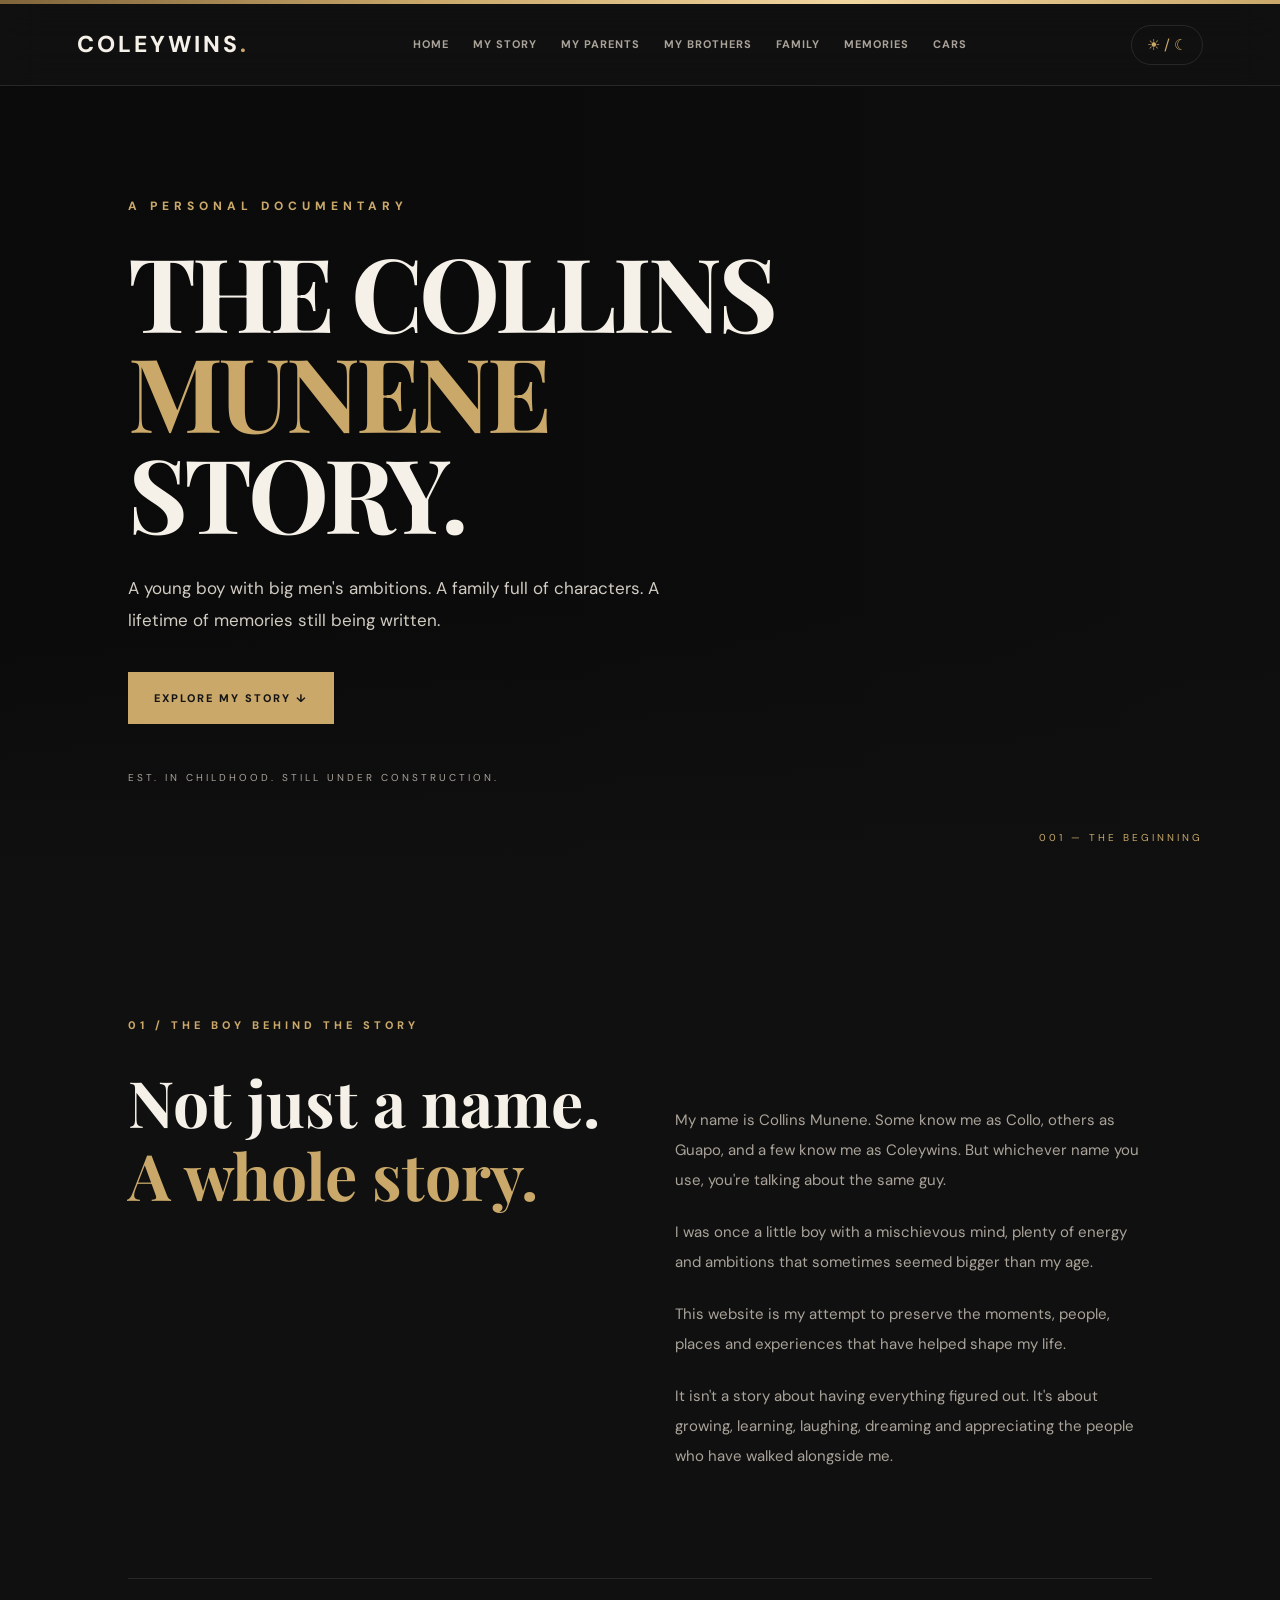
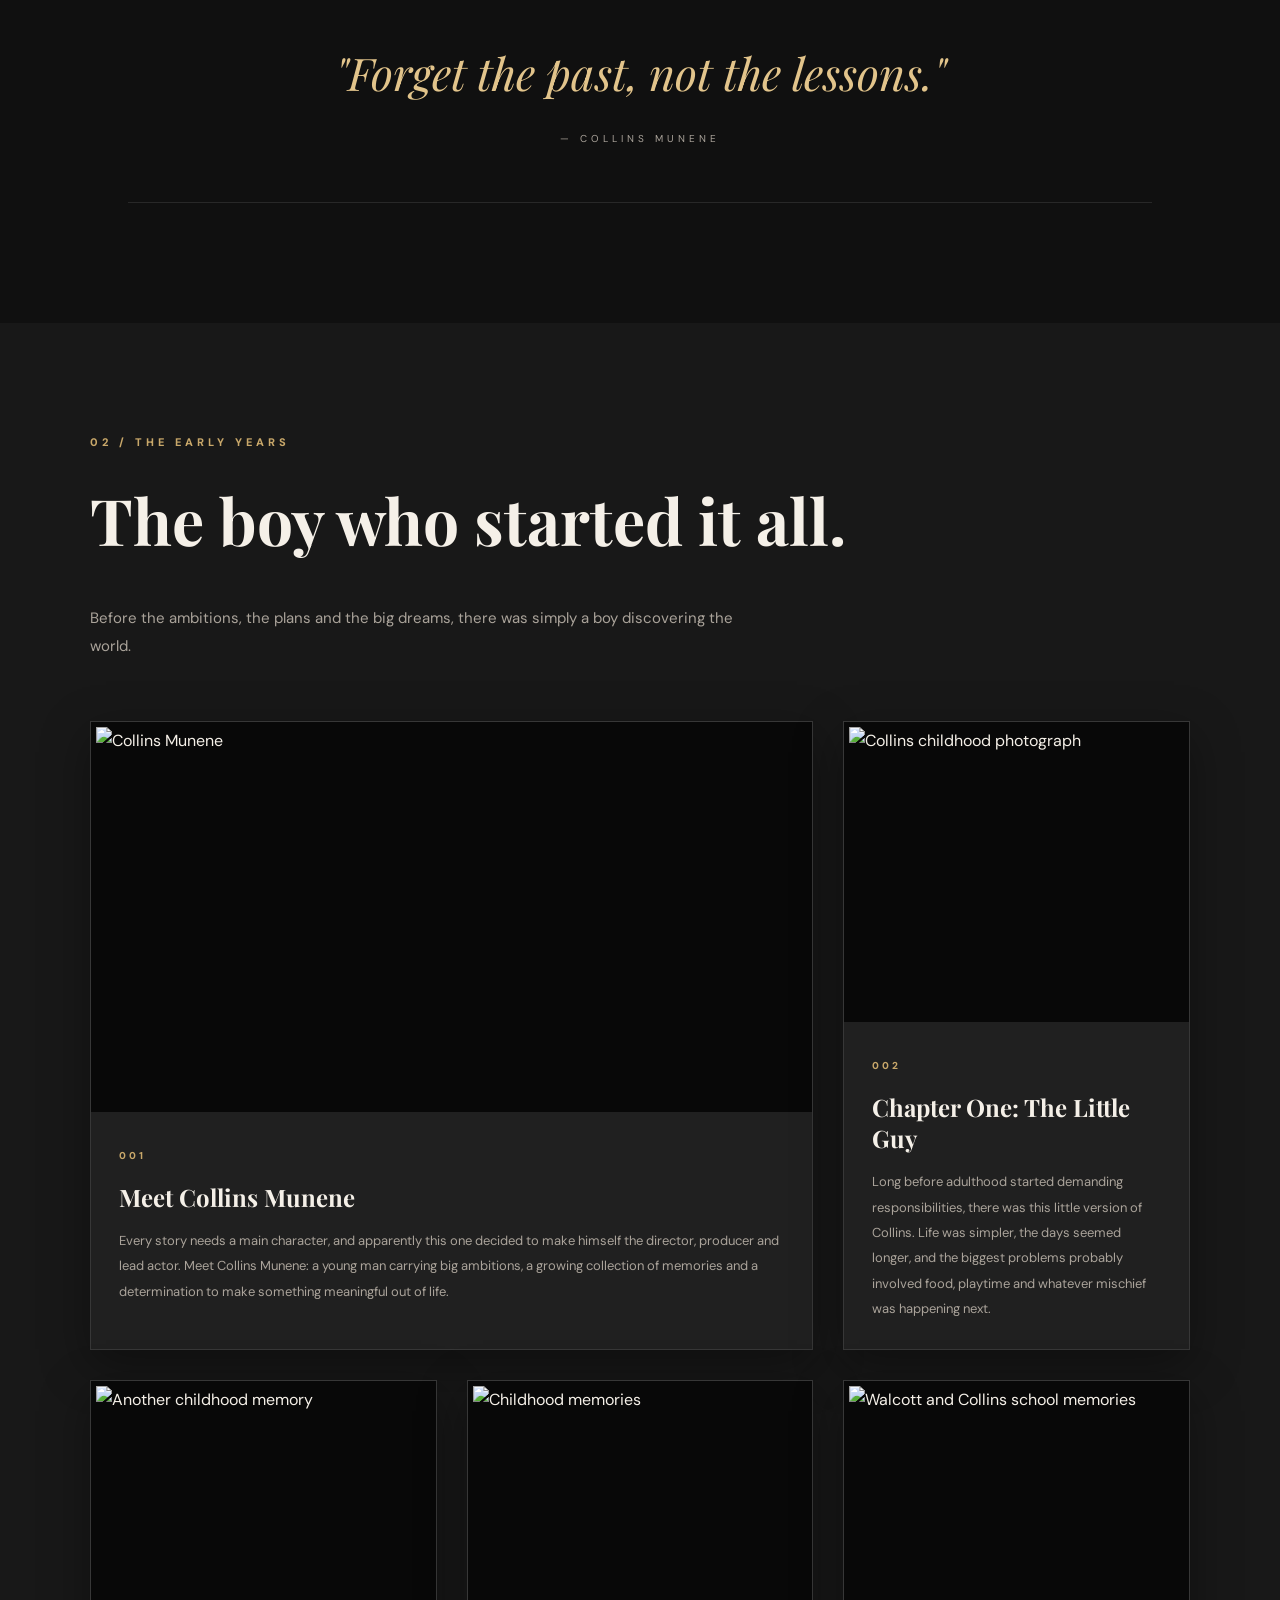
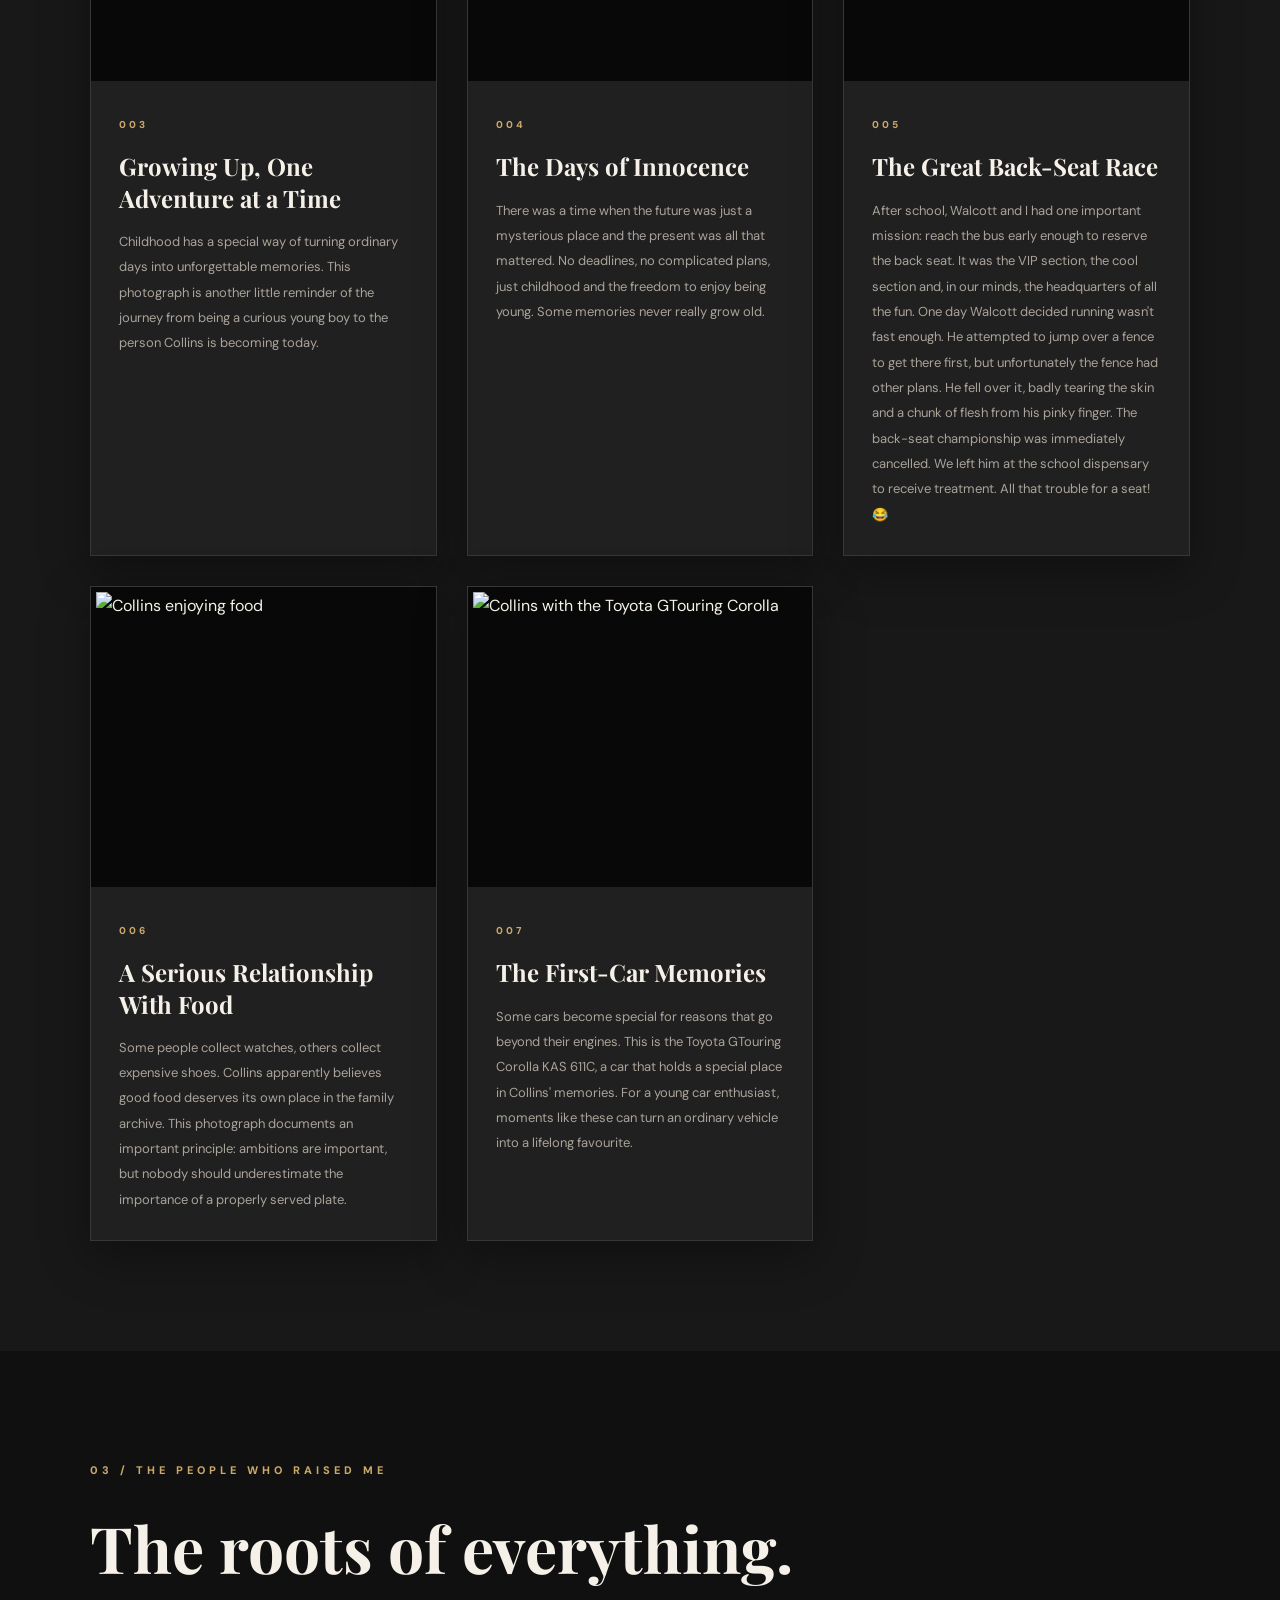
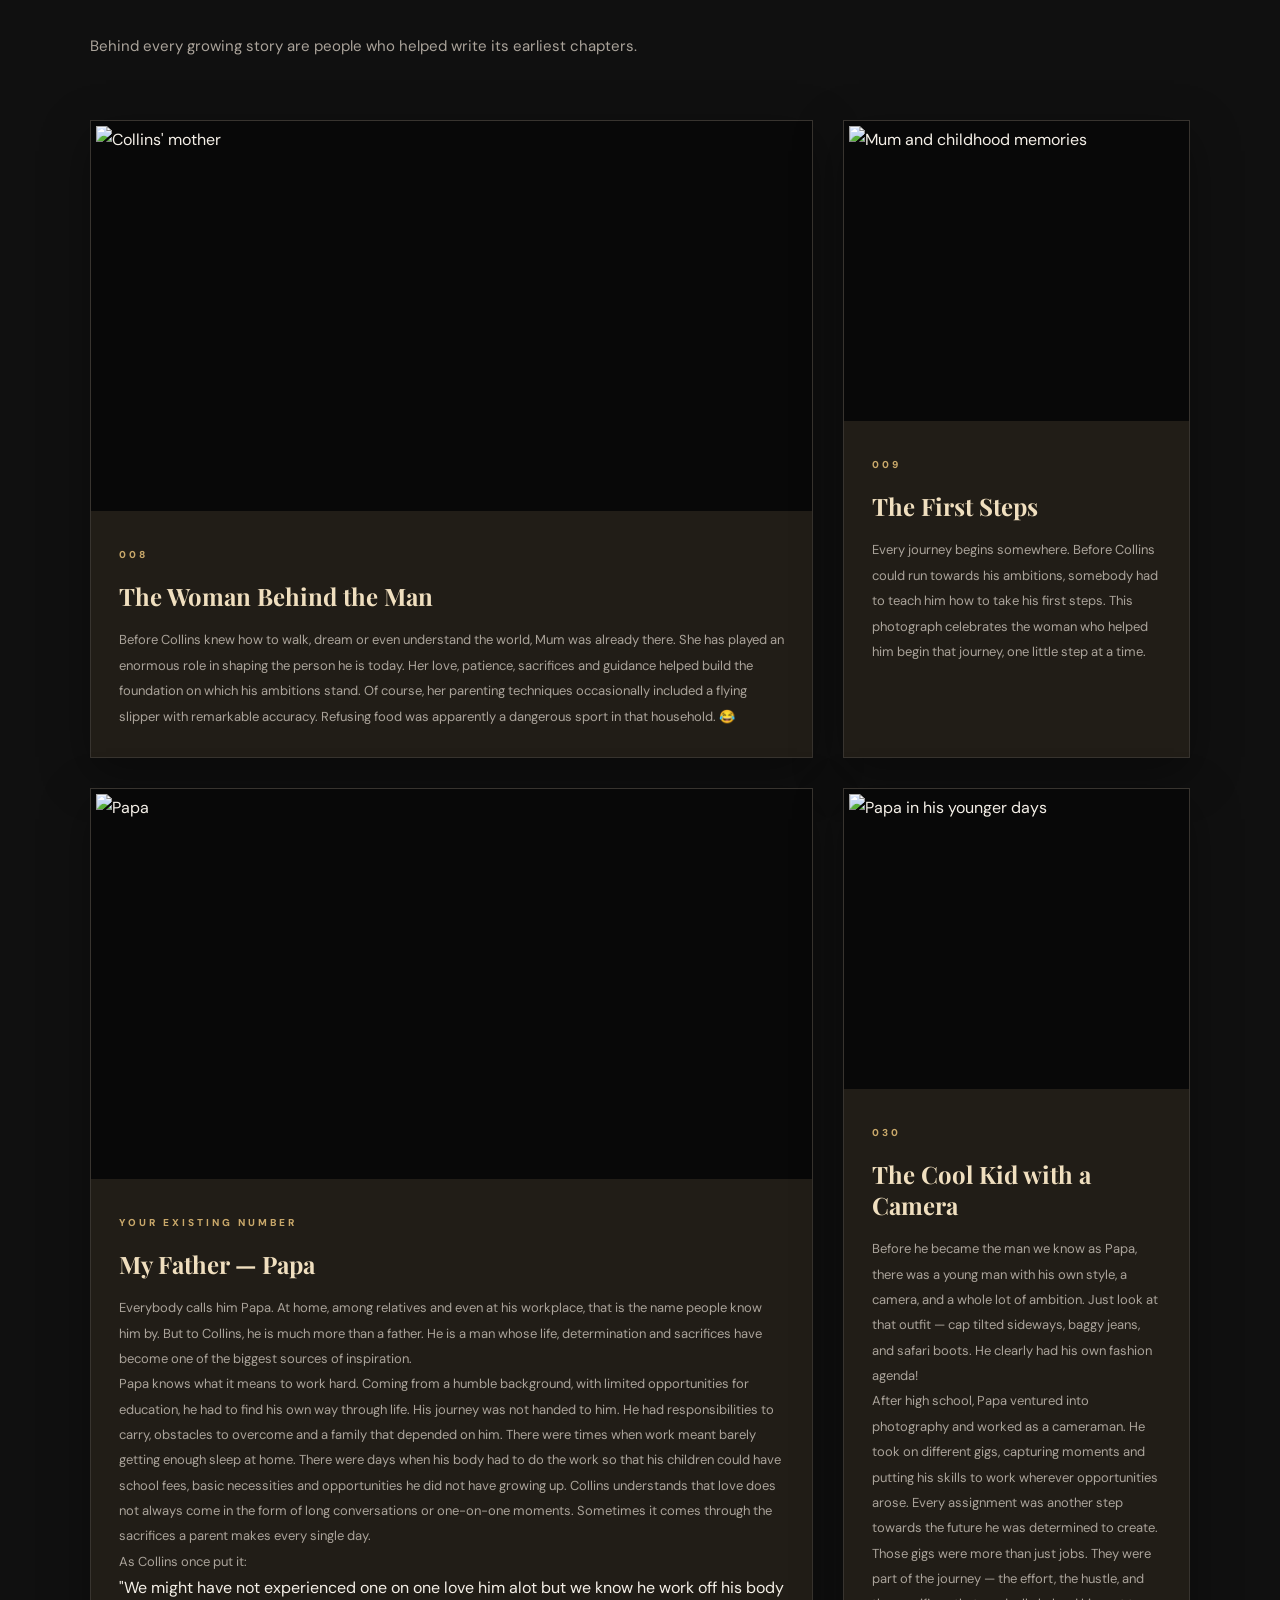
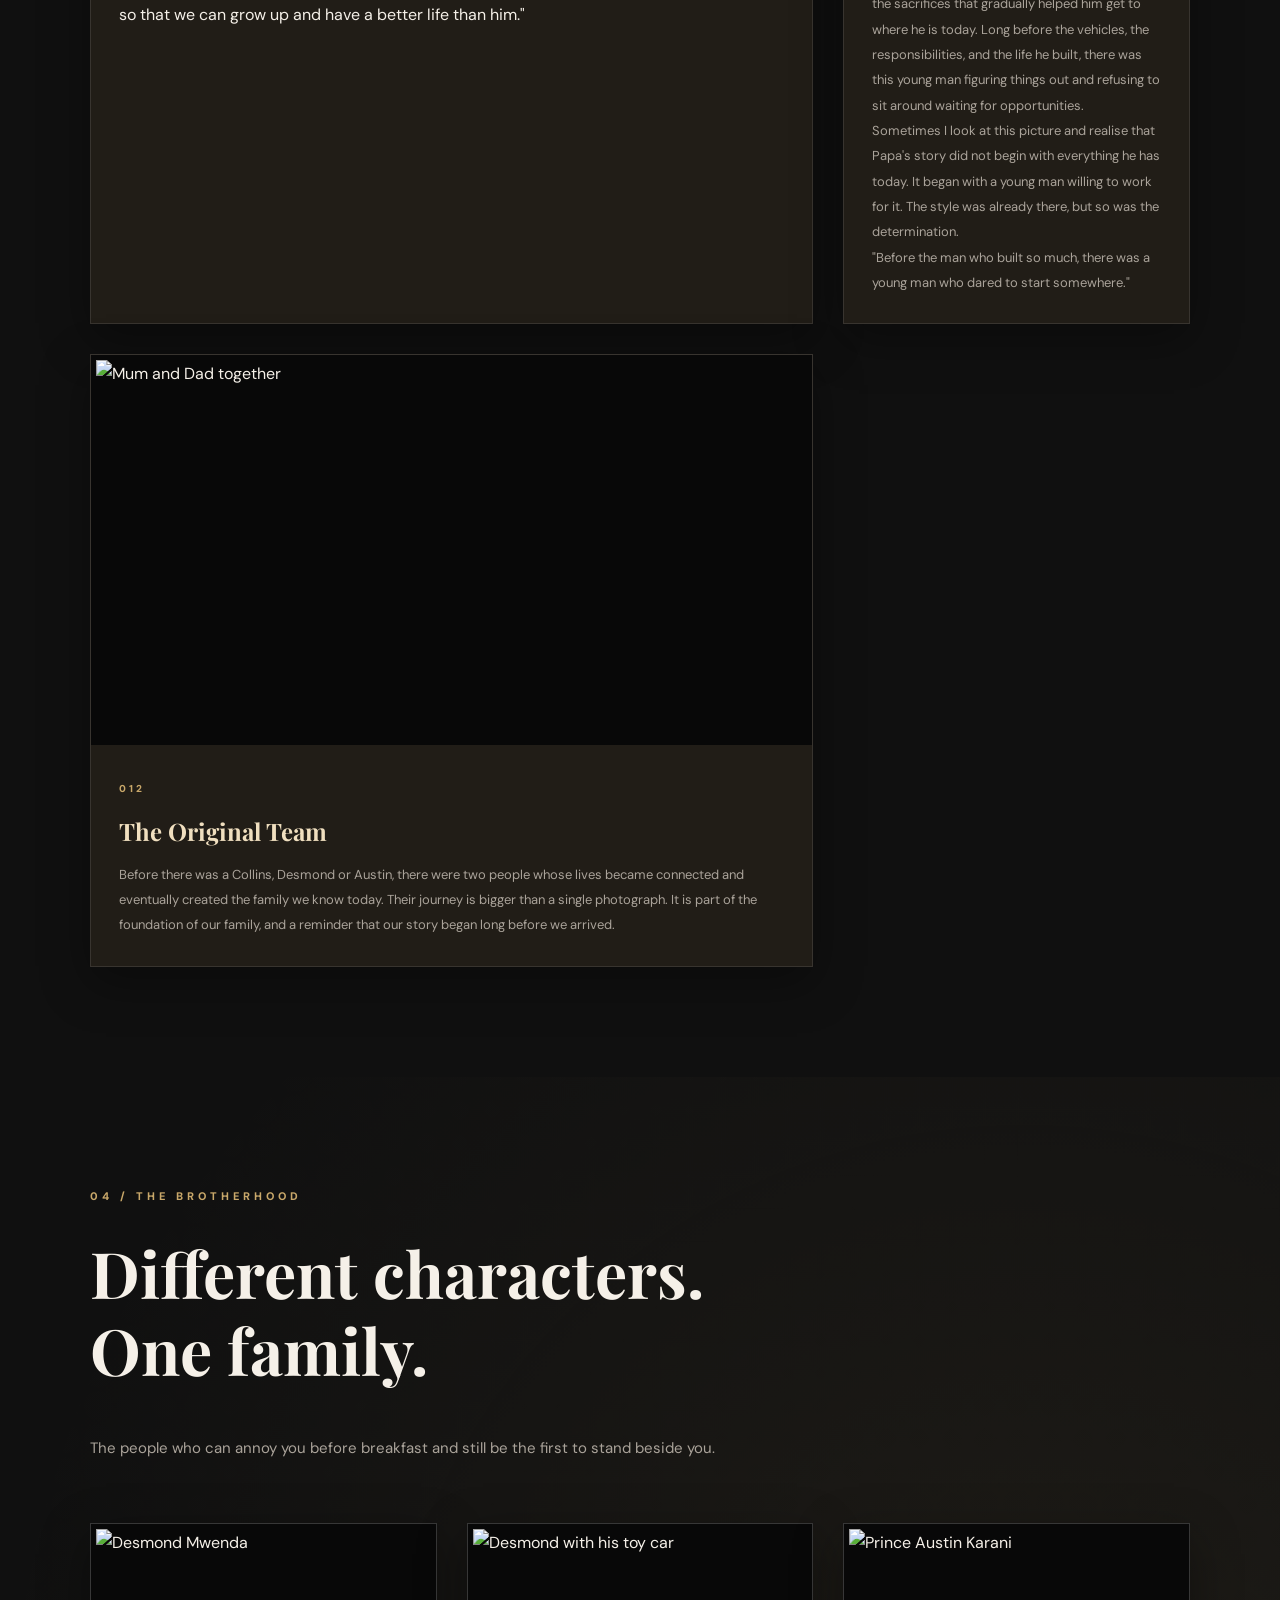
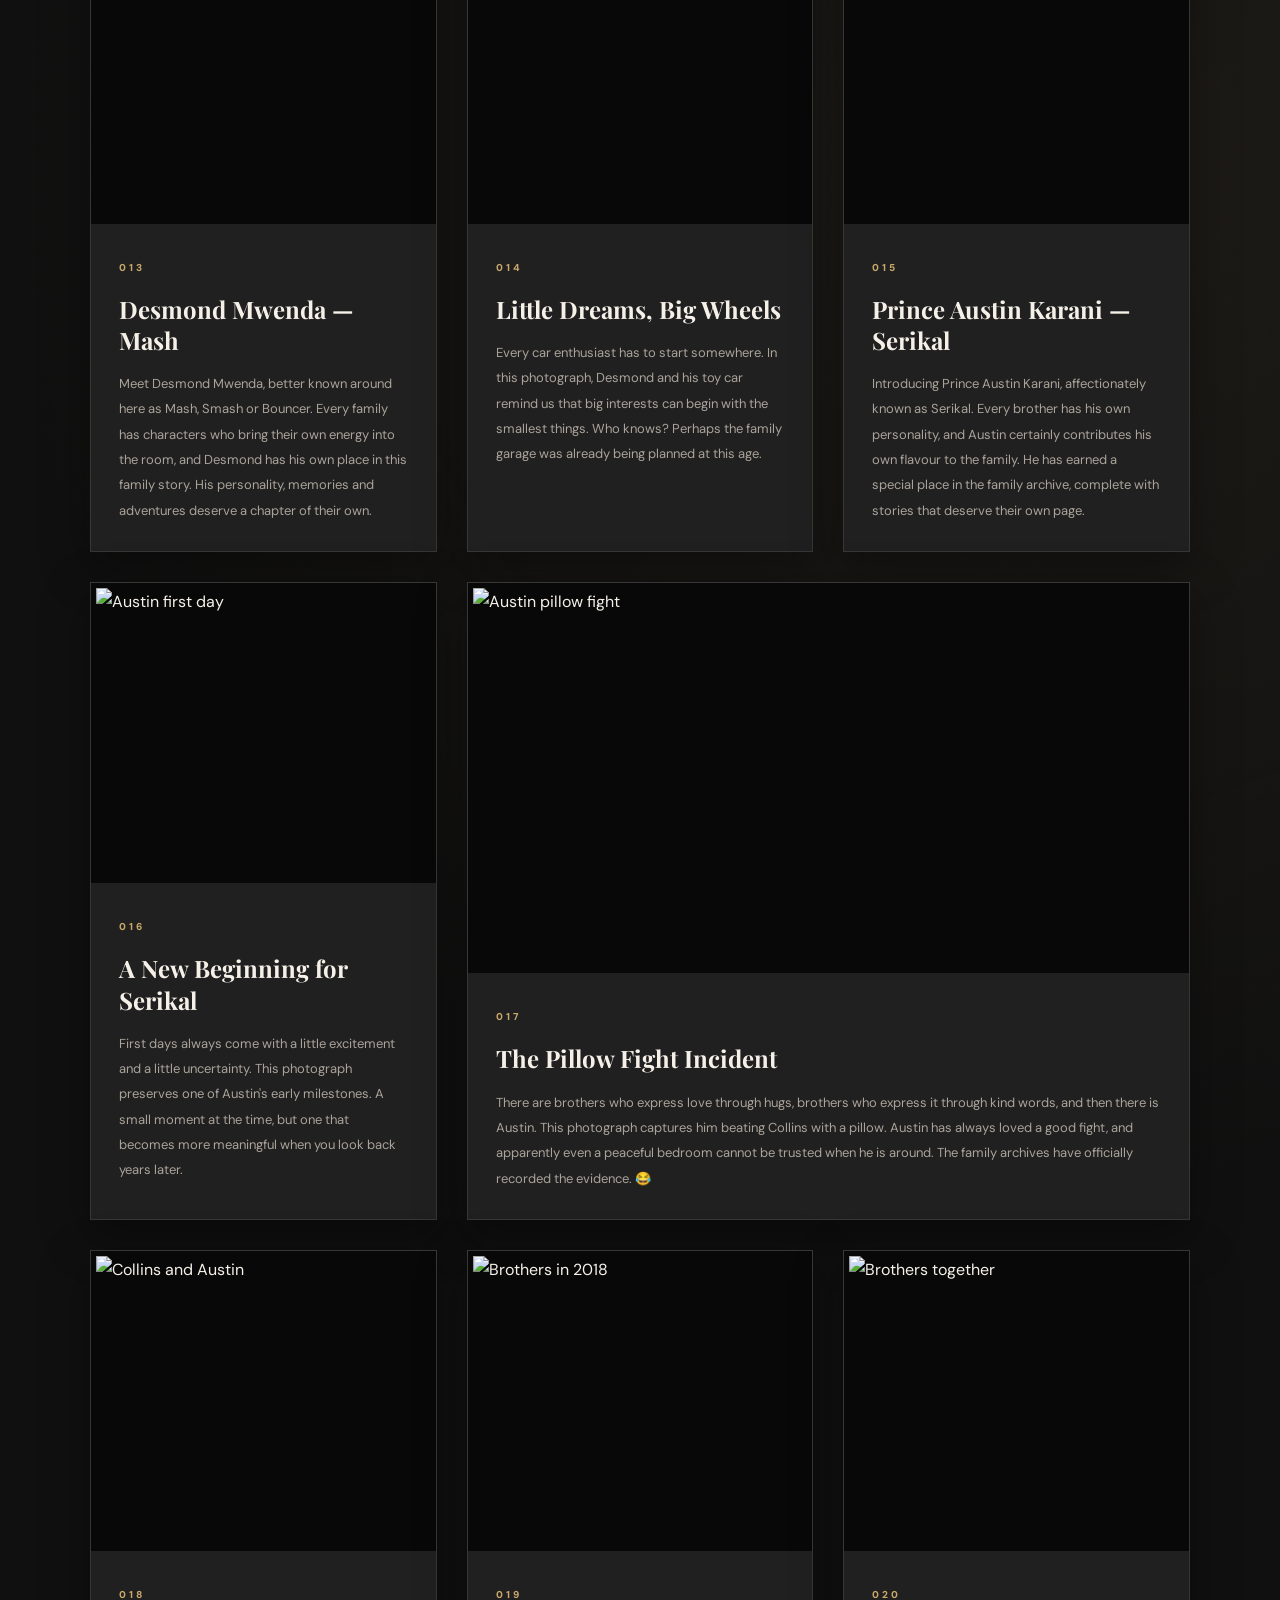
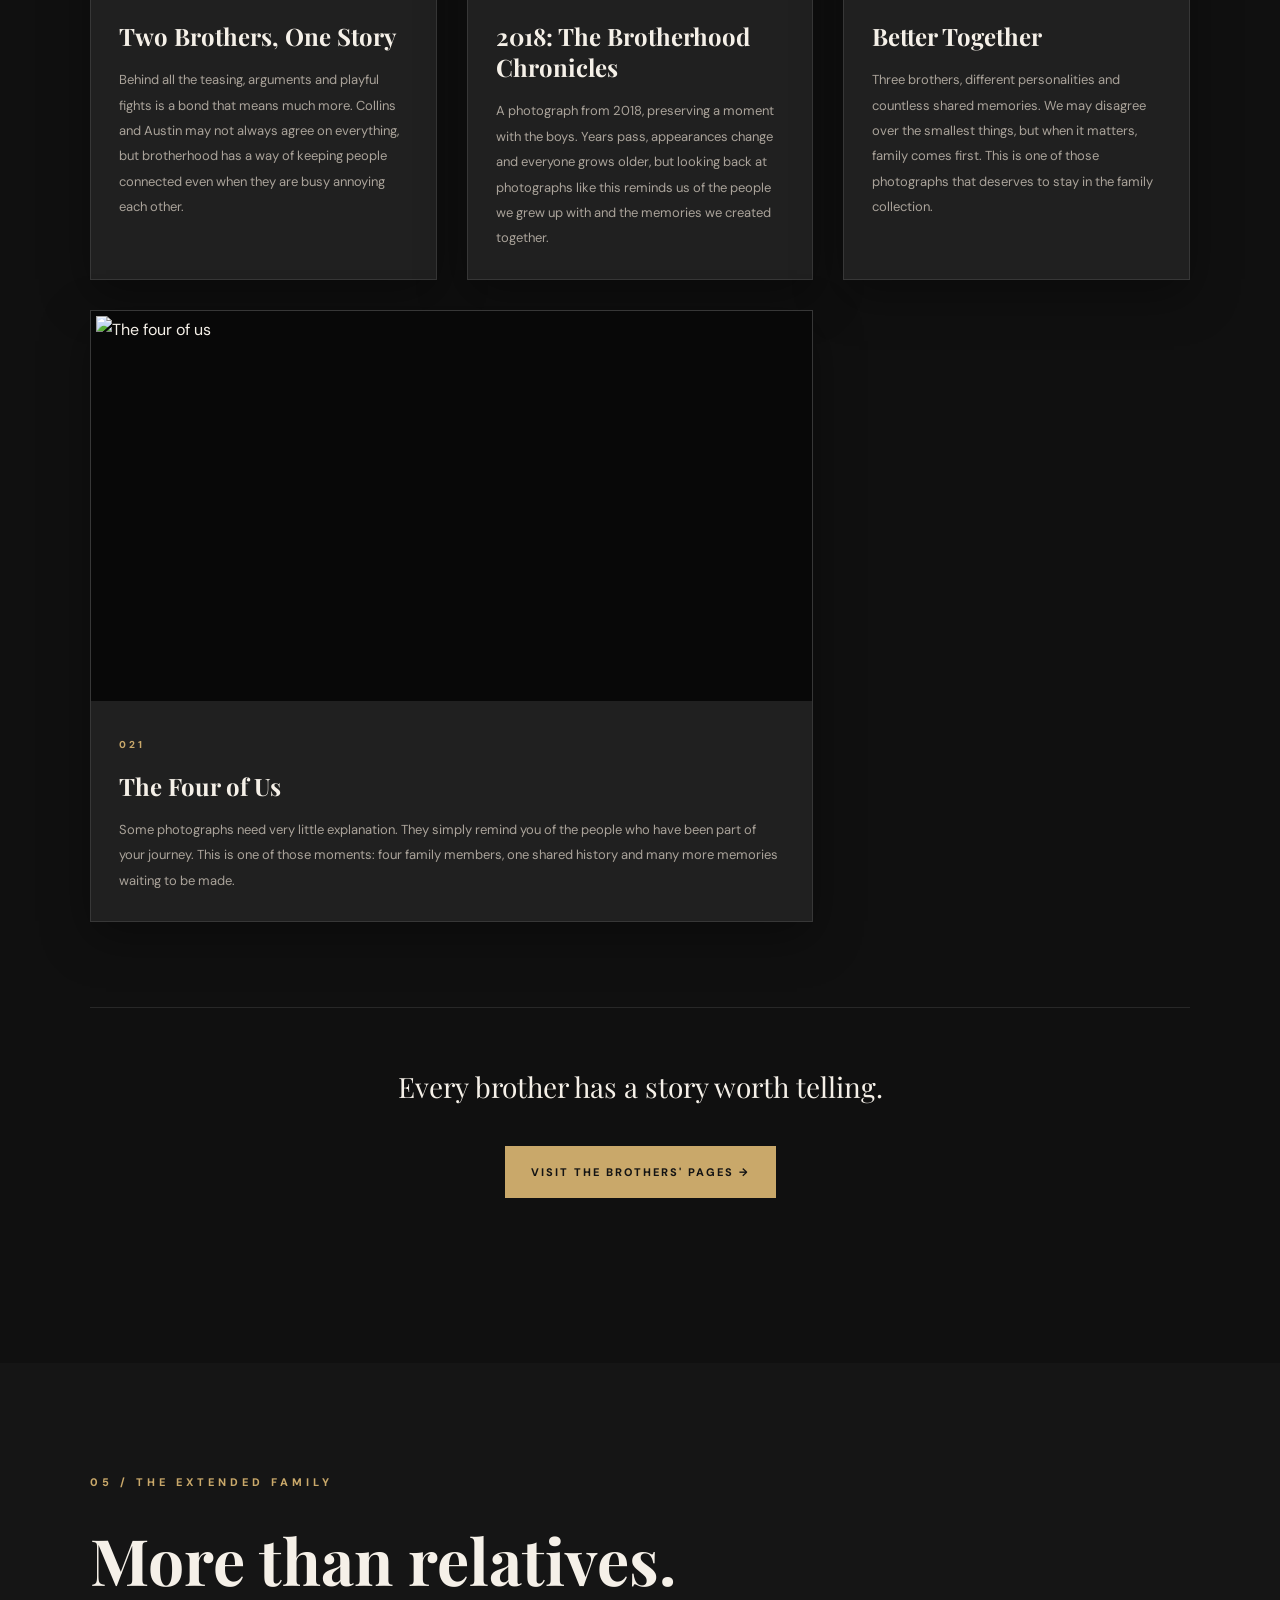
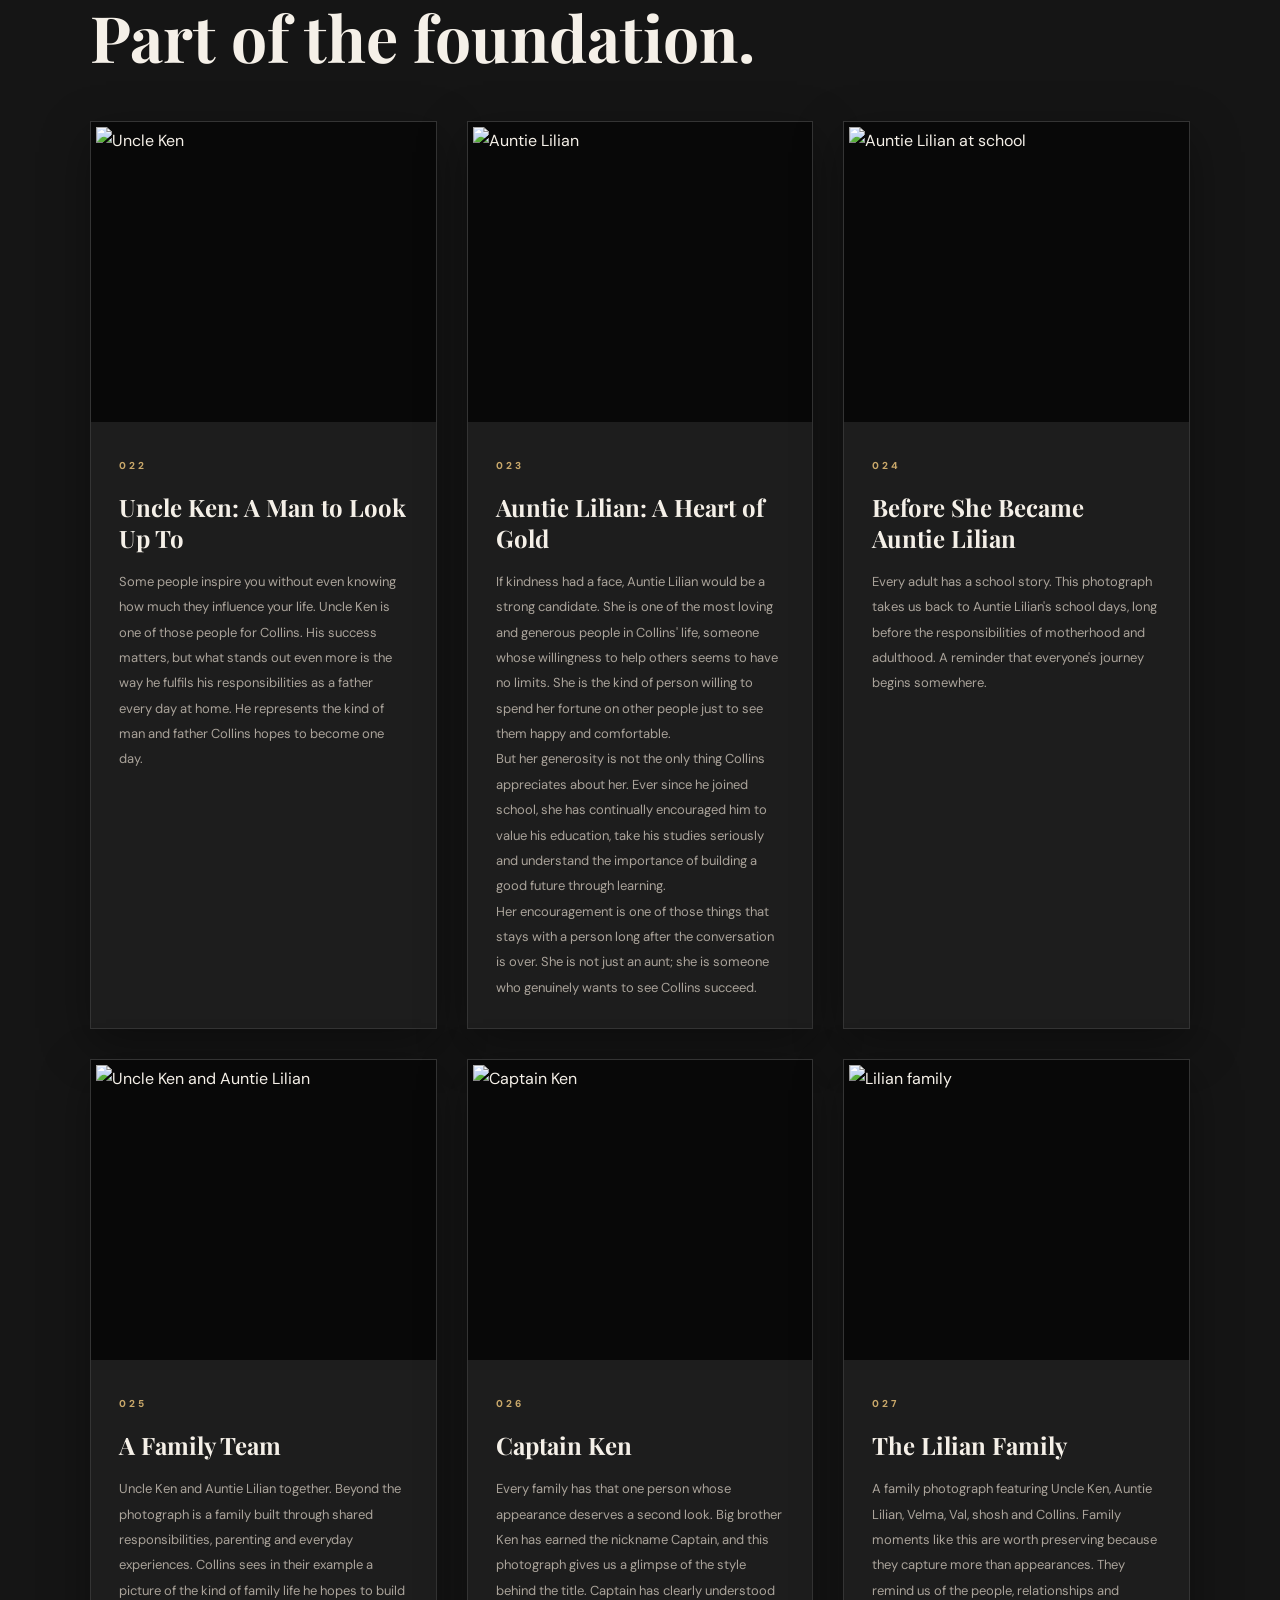
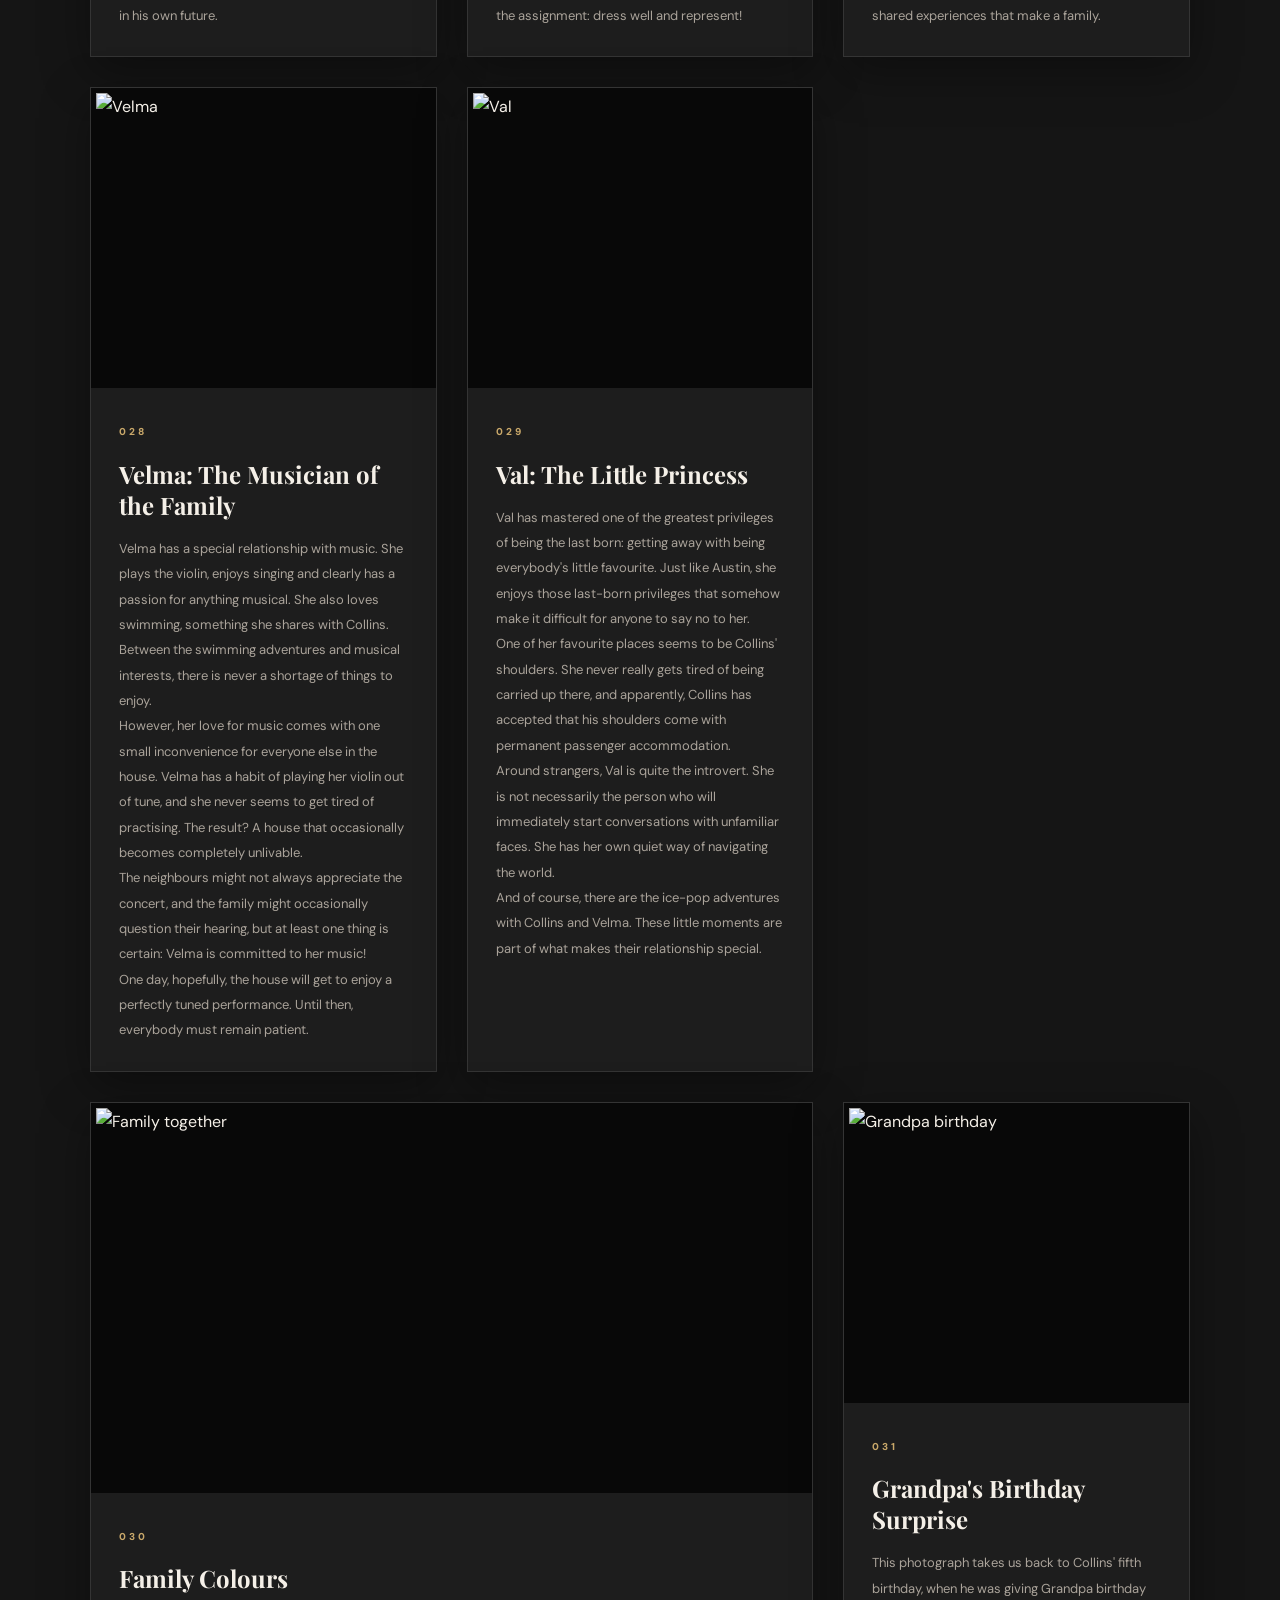
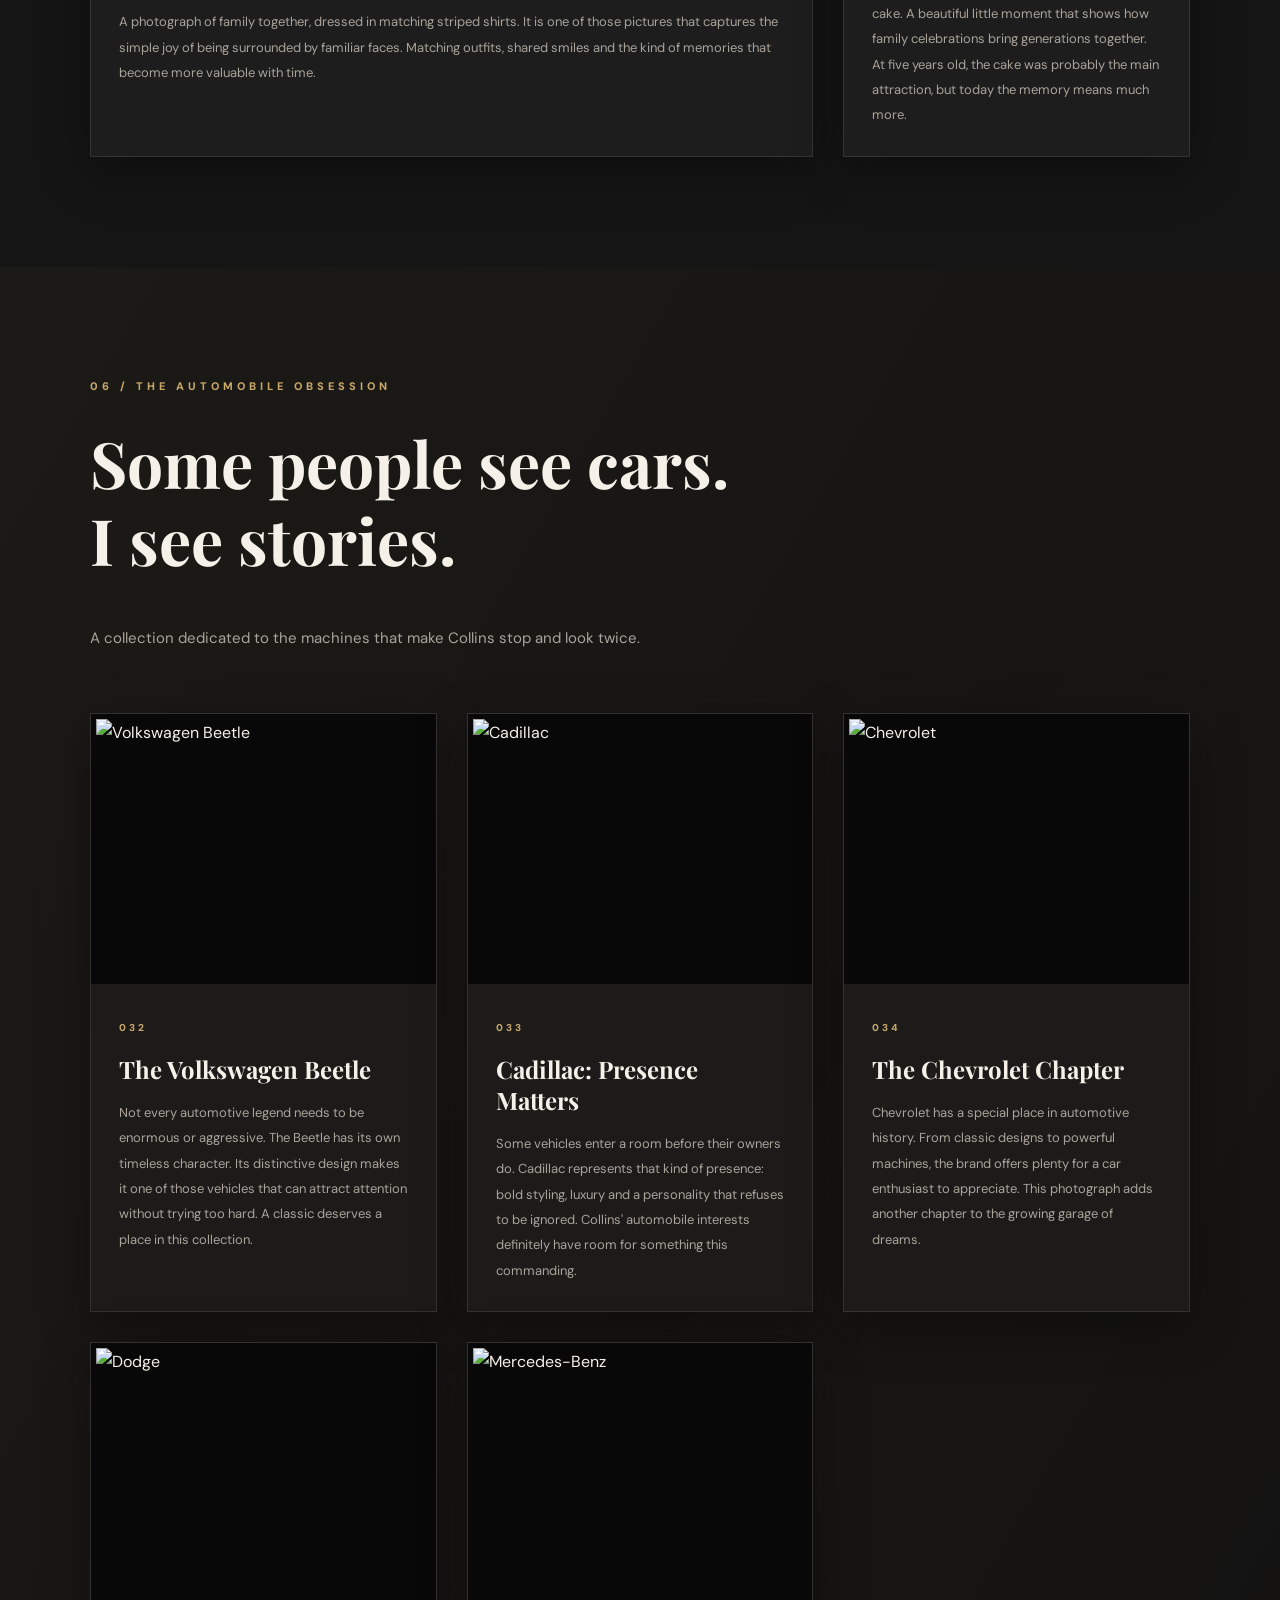
==== index.html @ 8de6217a "Add files via upload" ====
<!DOCTYPE html>
<html lang="en">

<head>
    <meta charset="UTF-8">
    <meta name="viewport" content="width=device-width, initial-scale=1.0">

    <title>The Collins Munene Story | A Life in Pictures</title>

    <meta name="description" content="The personal story, family memories, adventures and dreams of Collins Munene.">

    <link rel="stylesheet" href="style.css">

    <link rel="preconnect" href="https://fonts.googleapis.com">
    <link rel="preconnect" href="https://fonts.gstatic.com" crossorigin>

    <link
        href="https://fonts.googleapis.com/css2?family=DM+Sans:wght@400;500;600;700;800&family=Playfair+Display:wght@400;500;600;700&display=swap"
        rel="stylesheet">
</head>

<body>

    <!-- ======================================
     INTRODUCTION
====================================== -->

    <div class="top-line"></div>

    <header class="site-header">

        <a href="index.html" class="logo">
            COLEYWINS<span>.</span>
        </a>

        <nav class="navigation">
            <a href="#home">Home</a>
            <a href="#story">My Story</a>
            <a href="#parents">My Parents</a>
            <a href="#brothers">My Brothers</a>
            <a href="#family">Family</a>
            <a href="#memories">Memories</a>
            <a href="#cars">Cars</a>
        </nav>

        <button id="themeButton" class="theme-button">
            ☀ / ☾
        </button>

    </header>


    <!-- ======================================
     HERO SECTION
====================================== -->

    <section class="hero" id="home">

        <div class="hero-background"></div>

        <div class="hero-content">

            <p class="eyebrow">A PERSONAL DOCUMENTARY</p>

            <h1>
                THE COLLINS<br>
                <span>MUNENE</span><br>
                STORY.
            </h1>

            <p class="hero-description">
                A young boy with big men's ambitions.
                A family full of characters.
                A lifetime of memories still being written.
            </p>

            <a href="#story" class="main-button">
                EXPLORE MY STORY ↓
            </a>

            <p class="hero-small">
                EST. IN CHILDHOOD. STILL UNDER CONSTRUCTION.
            </p>

        </div>

        <div class="hero-number">
            001 — THE BEGINNING
        </div>

    </section>


    <!-- ======================================
     INTRODUCTION
====================================== -->

    <section class="intro-section" id="story">

        <div class="section-label">01 / THE BOY BEHIND THE STORY</div>

        <div class="intro-grid">

            <div>
                <h2>
                    Not just a name.<br>
                    <span>A whole story.</span>
                </h2>
            </div>

            <div class="intro-text">

                <p>
                    My name is Collins Munene. Some know me as Collo,
                    others as Guapo, and a few know me as Coleywins.
                    But whichever name you use, you're talking about
                    the same guy.
                </p>

                <p>
                    I was once a little boy with a mischievous mind,
                    plenty of energy and ambitions that sometimes
                    seemed bigger than my age.
                </p>

                <p>
                    This website is my attempt to preserve the moments,
                    people, places and experiences that have helped
                    shape my life.
                </p>

                <p>
                    It isn't a story about having everything figured out.
                    It's about growing, learning, laughing, dreaming
                    and appreciating the people who have walked
                    alongside me.
                </p>

            </div>

        </div>

        <div class="quote-banner">

            <p>
                "Forget the past, not the lessons."
            </p>

            <span>— COLLINS MUNENE</span>

        </div>

    </section>


    <!-- ======================================
     COLLINS' PHOTOGRAPHS
====================================== -->

    <section class="story-section">

        <div class="section-label">02 / THE EARLY YEARS</div>

        <h2 class="section-heading">
            The boy who started it all.
        </h2>

        <p class="section-description">
            Before the ambitions, the plans and the big dreams,
            there was simply a boy discovering the world.
        </p>


        <div class="story-grid">

            <article class="story-card featured">

                <img src="images/collins.jpg" alt="Collins Munene">

                <div class="card-content">

                    <span class="card-number">001</span>

                    <h3>Meet Collins Munene</h3>

                    <p>
                        Every story needs a main character, and apparently
                        this one decided to make himself the director,
                        producer and lead actor. Meet Collins Munene:
                        a young man carrying big ambitions, a growing
                        collection of memories and a determination to
                        make something meaningful out of life.
                    </p>

                </div>

            </article>


            <article class="story-card">

                <img src="images/childhood-1.jpg" alt="Collins childhood photograph">

                <div class="card-content">

                    <span class="card-number">002</span>

                    <h3>Chapter One: The Little Guy</h3>

                    <p>
                        Long before adulthood started demanding
                        responsibilities, there was this little version
                        of Collins. Life was simpler, the days seemed
                        longer, and the biggest problems probably involved
                        food, playtime and whatever mischief was happening
                        next.
                    </p>

                </div>

            </article>


            <article class="story-card">

                <img src="images/childhood-2.jpg" alt="Another childhood memory">

                <div class="card-content">

                    <span class="card-number">003</span>

                    <h3>Growing Up, One Adventure at a Time</h3>

                    <p>
                        Childhood has a special way of turning ordinary
                        days into unforgettable memories. This photograph
                        is another little reminder of the journey from
                        being a curious young boy to the person Collins
                        is becoming today.
                    </p>

                </div>

            </article>


            <article class="story-card">

                <img src="images/childhood-3.jpg" alt="Childhood memories">

                <div class="card-content">

                    <span class="card-number">004</span>

                    <h3>The Days of Innocence</h3>

                    <p>
                        There was a time when the future was just a
                        mysterious place and the present was all that
                        mattered. No deadlines, no complicated plans,
                        just childhood and the freedom to enjoy being
                        young. Some memories never really grow old.
                    </p>

                </div>

            </article>


            <article class="story-card">

                <img src="images/walcott-mischief.jpg" alt="Walcott and Collins school memories">

                <div class="card-content">

                    <span class="card-number">005</span>

                    <h3>The Great Back-Seat Race</h3>

                    <p>
                        After school, Walcott and I had one important
                        mission: reach the bus early enough to reserve
                        the back seat. It was the VIP section, the cool
                        section and, in our minds, the headquarters of
                        all the fun. One day Walcott decided running
                        wasn't fast enough. He attempted to jump over
                        a fence to get there first, but unfortunately
                        the fence had other plans. He fell over it,
                        badly tearing the skin and a chunk of flesh
                        from his pinky finger. The back-seat championship
                        was immediately cancelled. We left him at the
                        school dispensary to receive treatment. All that
                        trouble for a seat! 😂
                    </p>

                </div>

            </article>


            <article class="story-card">

                <img src="images/foodie.jpg" alt="Collins enjoying food">

                <div class="card-content">

                    <span class="card-number">006</span>

                    <h3>A Serious Relationship With Food</h3>

                    <p>
                        Some people collect watches, others collect
                        expensive shoes. Collins apparently believes
                        good food deserves its own place in the family
                        archive. This photograph documents an important
                        principle: ambitions are important, but nobody
                        should underestimate the importance of a
                        properly served plate.
                    </p>

                </div>

            </article>


            <article class="story-card">

                <img src="images/first-car.jpg" alt="Collins with the Toyota GTouring Corolla">

                <div class="card-content">

                    <span class="card-number">007</span>

                    <h3>The First-Car Memories</h3>

                    <p>
                        Some cars become special for reasons that go
                        beyond their engines. This is the Toyota GTouring
                        Corolla KAS 611C, a car that holds a special
                        place in Collins' memories. For a young car
                        enthusiast, moments like these can turn an
                        ordinary vehicle into a lifelong favourite.
                    </p>

                </div>

            </article>

        </div>

    </section>


    <!-- ======================================
     MOTHER AND FATHER
====================================== -->

    <section class="story-section parents-section" id="parents">

        <div class="section-label">03 / THE PEOPLE WHO RAISED ME</div>

        <h2 class="section-heading">
            The roots of everything.
        </h2>

        <p class="section-description">
            Behind every growing story are people who helped write
            its earliest chapters.
        </p>


        <div class="story-grid">

            <article class="story-card featured">

                <img src="images/mum.jpg" alt="Collins' mother">

                <div class="card-content">

                    <span class="card-number">008</span>

                    <h3>The Woman Behind the Man</h3>

                    <p>
                        Before Collins knew how to walk, dream or even
                        understand the world, Mum was already there.
                        She has played an enormous role in shaping
                        the person he is today. Her love, patience,
                        sacrifices and guidance helped build the
                        foundation on which his ambitions stand.
                        Of course, her parenting techniques occasionally
                        included a flying slipper with remarkable
                        accuracy. Refusing food was apparently a
                        dangerous sport in that household. 😂
                    </p>

                </div>

            </article>


            <article class="story-card">

                <img src="images/mum-first-steps.jpg" alt="Mum and childhood memories">

                <div class="card-content">

                    <span class="card-number">009</span>

                    <h3>The First Steps</h3>

                    <p>
                        Every journey begins somewhere. Before Collins
                        could run towards his ambitions, somebody had
                        to teach him how to take his first steps.
                        This photograph celebrates the woman who
                        helped him begin that journey, one little
                        step at a time.
                    </p>

                </div>

            </article>


            <article class="story-card featured">

                <img src="images/dad.jpg" alt="Papa">

                <div class="card-content">

                    <span class="card-number">YOUR EXISTING NUMBER</span>

                    <h3>My Father — Papa</h3>

                    <p>
                        Everybody calls him Papa. At home, among relatives
                        and even at his workplace, that is the name people
                        know him by. But to Collins, he is much more than
                        a father. He is a man whose life, determination
                        and sacrifices have become one of the biggest
                        sources of inspiration.
                    </p>

                    <p>
                        Papa knows what it means to work hard. Coming
                        from a humble background, with limited opportunities
                        for education, he had to find his own way through
                        life. His journey was not handed to him. He had
                        responsibilities to carry, obstacles to overcome
                        and a family that depended on him.
                        There were times when work meant barely getting
                        enough sleep at home. There were days when his
                        body had to do the work so that his children
                        could have school fees, basic necessities and
                        opportunities he did not have growing up.
                        Collins understands that love does not always
                        come in the form of long conversations or
                        one-on-one moments. Sometimes it comes through
                        the sacrifices a parent makes every single day.
                    </p>

                    <p>
                        As Collins once put it:
                    </p>

                    <blockquote>
                        "We might have not experienced one on one love
                        him alot but we know he work off his body so
                        that we can grow up and have a better life than him."
                    </blockquote>


                </div>

            </article>

            <article class="story-card">
                <div class="card-image">
                    <img src="images/dad-younger.jpg" alt="Papa in his younger days">
                </div>

                <div class="card-content">
                    <span class="card-number">030</span>
                    <h3>The Cool Kid with a Camera</h3>

                    <p>
                        Before he became the man we know as Papa, there was a young
                        man with his own style, a camera, and a whole lot of ambition.
                        Just look at that outfit — cap tilted sideways, baggy jeans,
                        and safari boots. He clearly had his own fashion agenda!
                    </p>

                    <p>
                        After high school, Papa ventured into photography and worked
                        as a cameraman. He took on different gigs, capturing moments
                        and putting his skills to work wherever opportunities arose.
                        Every assignment was another step towards the future he was
                        determined to create.
                    </p>

                    <p>
                        Those gigs were more than just jobs. They were part of the
                        journey — the effort, the hustle, and the sacrifices that
                        gradually helped him get to where he is today. Long before
                        the vehicles, the responsibilities, and the life he built,
                        there was this young man figuring things out and refusing
                        to sit around waiting for opportunities.
                    </p>

                    <p>
                        Sometimes I look at this picture and realise that Papa's
                        story did not begin with everything he has today. It began
                        with a young man willing to work for it. The style was
                        already there, but so was the determination.
                    </p>

                    <p class="story-quote">
                        "Before the man who built so much, there was a young man
                        who dared to start somewhere."
                    </p>
                </div>
            </article>


            <article class="story-card featured">

                <img src="images/parents-together.jpg" alt="Mum and Dad together">

                <div class="card-content">

                    <span class="card-number">012</span>

                    <h3>The Original Team</h3>

                    <p>
                        Before there was a Collins, Desmond or Austin,
                        there were two people whose lives became
                        connected and eventually created the family
                        we know today. Their journey is bigger than
                        a single photograph. It is part of the
                        foundation of our family, and a reminder
                        that our story began long before we arrived.
                    </p>

                </div>

            </article>

        </div>

    </section>


    <!-- ======================================
     BROTHERS
====================================== -->

    <section class="story-section brothers-section" id="brothers">

        <div class="section-label">04 / THE BROTHERHOOD</div>

        <h2 class="section-heading">
            Different characters.<br>
            One family.
        </h2>

        <p class="section-description">
            The people who can annoy you before breakfast
            and still be the first to stand beside you.
        </p>


        <div class="story-grid">

            <article class="story-card">

                <img src="images/desmond.jpg" alt="Desmond Mwenda">

                <div class="card-content">

                    <span class="card-number">013</span>

                    <h3>Desmond Mwenda — Mash</h3>

                    <p>
                        Meet Desmond Mwenda, better known around here
                        as Mash, Smash or Bouncer. Every family has
                        characters who bring their own energy into
                        the room, and Desmond has his own place in
                        this family story. His personality, memories
                        and adventures deserve a chapter of their own.
                    </p>

                </div>

            </article>


            <article class="story-card">

                <img src="images/desmond-toy-car.jpg" alt="Desmond with his toy car">

                <div class="card-content">

                    <span class="card-number">014</span>

                    <h3>Little Dreams, Big Wheels</h3>

                    <p>
                        Every car enthusiast has to start somewhere.
                        In this photograph, Desmond and his toy car
                        remind us that big interests can begin with
                        the smallest things. Who knows? Perhaps the
                        family garage was already being planned
                        at this age.
                    </p>

                </div>

            </article>


            <article class="story-card">

                <img src="images/austin.jpg" alt="Prince Austin Karani">

                <div class="card-content">

                    <span class="card-number">015</span>

                    <h3>Prince Austin Karani — Serikal</h3>

                    <p>
                        Introducing Prince Austin Karani, affectionately
                        known as Serikal. Every brother has his own
                        personality, and Austin certainly contributes
                        his own flavour to the family. He has earned
                        a special place in the family archive, complete
                        with stories that deserve their own page.
                    </p>

                </div>

            </article>


            <article class="story-card">

                <img src="images/austin-first-day.jpg" alt="Austin first day">

                <div class="card-content">

                    <span class="card-number">016</span>

                    <h3>A New Beginning for Serikal</h3>

                    <p>
                        First days always come with a little excitement
                        and a little uncertainty. This photograph
                        preserves one of Austin's early milestones.
                        A small moment at the time, but one that
                        becomes more meaningful when you look back
                        years later.
                    </p>

                </div>

            </article>


            <article class="story-card featured">

                <img src="images/austin-pillow-fight.jpg" alt="Austin pillow fight">

                <div class="card-content">

                    <span class="card-number">017</span>

                    <h3>The Pillow Fight Incident</h3>

                    <p>
                        There are brothers who express love through
                        hugs, brothers who express it through kind
                        words, and then there is Austin. This photograph
                        captures him beating Collins with a pillow.
                        Austin has always loved a good fight, and
                        apparently even a peaceful bedroom cannot
                        be trusted when he is around. The family
                        archives have officially recorded the evidence.
                        😂
                    </p>

                </div>

            </article>


            <article class="story-card">

                <img src="images/collins-austin.jpg" alt="Collins and Austin">

                <div class="card-content">

                    <span class="card-number">018</span>

                    <h3>Two Brothers, One Story</h3>

                    <p>
                        Behind all the teasing, arguments and playful
                        fights is a bond that means much more.
                        Collins and Austin may not always agree on
                        everything, but brotherhood has a way of
                        keeping people connected even when they
                        are busy annoying each other.
                    </p>

                </div>

            </article>


            <article class="story-card">

                <img src="images/brothers-2018.jpg" alt="Brothers in 2018">

                <div class="card-content">

                    <span class="card-number">019</span>

                    <h3>2018: The Brotherhood Chronicles</h3>

                    <p>
                        A photograph from 2018, preserving a moment
                        with the boys. Years pass, appearances change
                        and everyone grows older, but looking back
                        at photographs like this reminds us of the
                        people we grew up with and the memories
                        we created together.
                    </p>

                </div>

            </article>


            <article class="story-card">

                <img src="images/brothers-together.jpg" alt="Brothers together">

                <div class="card-content">

                    <span class="card-number">020</span>

                    <h3>Better Together</h3>

                    <p>
                        Three brothers, different personalities
                        and countless shared memories. We may
                        disagree over the smallest things, but
                        when it matters, family comes first.
                        This is one of those photographs that
                        deserves to stay in the family collection.
                    </p>

                </div>

            </article>


            <article class="story-card featured">

                <img src="images/the-four-of-us.jpg" alt="The four of us">

                <div class="card-content">

                    <span class="card-number">021</span>

                    <h3>The Four of Us</h3>

                    <p>
                        Some photographs need very little explanation.
                        They simply remind you of the people who
                        have been part of your journey. This is
                        one of those moments: four family members,
                        one shared history and many more memories
                        waiting to be made.
                    </p>

                </div>

            </article>

        </div>

        <div class="brothers-link">

            <p>
                Every brother has a story worth telling.
            </p>

            <a href="brothers.html" class="main-button">
                VISIT THE BROTHERS' PAGES →
            </a>

        </div>

    </section>


    <!-- ======================================
     EXTENDED FAMILY
====================================== -->

    <section class="story-section" id="family">

        <div class="section-label">05 / THE EXTENDED FAMILY</div>

        <h2 class="section-heading">
            More than relatives.<br>
            Part of the foundation.
        </h2>

        <div class="story-grid">

            <article class="story-card">

                <img src="images/uncle-ken.jpg" alt="Uncle Ken">

                <div class="card-content">

                    <span class="card-number">022</span>

                    <h3>Uncle Ken: A Man to Look Up To</h3>

                    <p>
                        Some people inspire you without even knowing
                        how much they influence your life. Uncle Ken
                        is one of those people for Collins. His success
                        matters, but what stands out even more is
                        the way he fulfils his responsibilities as
                        a father every day at home. He represents
                        the kind of man and father Collins hopes
                        to become one day.
                    </p>

                </div>

            </article>


            <article class="story-card">

                <img src="images/auntie-lilian.jpg" alt="Auntie Lilian">

                <div class="card-content">

                    <span class="card-number">023</span>

                    <h3>Auntie Lilian: A Heart of Gold</h3>

                    <p>
                        If kindness had a face, Auntie Lilian would
                        be a strong candidate. She is one of the most
                        loving and generous people in Collins' life,
                        someone whose willingness to help others seems
                        to have no limits. She is the kind of person
                        willing to spend her fortune on other people
                        just to see them happy and comfortable.
                    </p>

                    <p>
                        But her generosity is not the only thing
                        Collins appreciates about her. Ever since
                        he joined school, she has continually
                        encouraged him to value his education,
                        take his studies seriously and understand
                        the importance of building a good future
                        through learning.
                    </p>

                    <p>
                        Her encouragement is one of those things
                        that stays with a person long after the
                        conversation is over. She is not just an
                        aunt; she is someone who genuinely wants
                        to see Collins succeed.
                    </p>

                </div>

            </article>


            <article class="story-card">

                <img src="images/auntie-lilian-school.jpg" alt="Auntie Lilian at school">

                <div class="card-content">

                    <span class="card-number">024</span>

                    <h3>Before She Became Auntie Lilian</h3>

                    <p>
                        Every adult has a school story. This
                        photograph takes us back to Auntie Lilian's
                        school days, long before the responsibilities
                        of motherhood and adulthood. A reminder
                        that everyone's journey begins somewhere.
                    </p>

                </div>

            </article>


            <article class="story-card">

                <img src="images/uncle-ken-auntie-lilian.jpg" alt="Uncle Ken and Auntie Lilian">

                <div class="card-content">

                    <span class="card-number">025</span>

                    <h3>A Family Team</h3>

                    <p>
                        Uncle Ken and Auntie Lilian together.
                        Beyond the photograph is a family built
                        through shared responsibilities, parenting
                        and everyday experiences. Collins sees
                        in their example a picture of the kind
                        of family life he hopes to build in
                        his own future.
                    </p>

                </div>

            </article>


            <article class="story-card">

                <img src="images/captain-ken.jpg" alt="Captain Ken">

                <div class="card-content">

                    <span class="card-number">026</span>

                    <h3>Captain Ken</h3>

                    <p>
                        Every family has that one person whose
                        appearance deserves a second look.
                        Big brother Ken has earned the nickname
                        Captain, and this photograph gives us
                        a glimpse of the style behind the title.
                        Captain has clearly understood the
                        assignment: dress well and represent!
                    </p>

                </div>

            </article>


            <article class="story-card">

                <img src="images/lilian-family.jpg" alt="Lilian family">

                <div class="card-content">

                    <span class="card-number">027</span>

                    <h3>The Lilian Family</h3>

                    <p>
                        A family photograph featuring Uncle Ken,
                        Auntie Lilian, Velma, Val, shosh and Collins.
                        Family moments like this are worth
                        preserving because they capture more
                        than appearances. They remind us of
                        the people, relationships and shared
                        experiences that make a family.
                    </p>

                </div>

            </article>


            <article class="story-card">

                <img src="images/velma.jpg" alt="Velma">

                <div class="card-content">

                    <span class="card-number">028</span>

                    <h3>Velma: The Musician of the Family</h3>

                    <p>
                        Velma has a special relationship with music.
                        She plays the violin, enjoys singing and
                        clearly has a passion for anything musical.
                        She also loves swimming, something she
                        shares with Collins. Between the swimming
                        adventures and musical interests, there
                        is never a shortage of things to enjoy.
                    </p>

                    <p>
                        However, her love for music comes with
                        one small inconvenience for everyone
                        else in the house. Velma has a habit of
                        playing her violin out of tune, and she
                        never seems to get tired of practising.
                        The result? A house that occasionally
                        becomes completely unlivable.
                    </p>

                    <p>
                        The neighbours might not always appreciate
                        the concert, and the family might occasionally
                        question their hearing, but at least one
                        thing is certain: Velma is committed to
                        her music!
                    </p>

                    <p>
                        One day, hopefully, the house will get
                        to enjoy a perfectly tuned performance.
                        Until then, everybody must remain patient.
                    </p>

                </div>

            </article>


            <article class="story-card">

                <img src="images/val.jpg" alt="Val">

                <div class="card-content">

                    <span class="card-number">029</span>

                    <h3>Val: The Little Princess</h3>

                    <p>
                        Val has mastered one of the greatest
                        privileges of being the last born:
                        getting away with being everybody's
                        little favourite. Just like Austin,
                        she enjoys those last-born privileges
                        that somehow make it difficult for
                        anyone to say no to her.
                    </p>

                    <p>
                        One of her favourite places seems to
                        be Collins' shoulders. She never really
                        gets tired of being carried up there,
                        and apparently, Collins has accepted
                        that his shoulders come with permanent
                        passenger accommodation.
                    </p>

                    <p>
                        Around strangers, Val is quite the
                        introvert. She is not necessarily the
                        person who will immediately start
                        conversations with unfamiliar faces.
                        She has her own quiet way of navigating
                        the world.
                    </p>

                    <p>
                        And of course, there are the ice-pop
                        adventures with Collins and Velma.
                        These little moments are part of what
                        makes their relationship special.
                    </p>

                </div>

            </article>


            <article class="story-card featured">

                <img src="images/family-together.jpg" alt="Family together">

                <div class="card-content">

                    <span class="card-number">030</span>

                    <h3>Family Colours</h3>

                    <p>
                        A photograph of family together, dressed
                        in matching striped shirts. It is one
                        of those pictures that captures the
                        simple joy of being surrounded by
                        familiar faces. Matching outfits,
                        shared smiles and the kind of memories
                        that become more valuable with time.
                    </p>

                </div>

            </article>


            <article class="story-card">

                <img src="images/grandpa-birthday.jpg" alt="Grandpa birthday">

                <div class="card-content">

                    <span class="card-number">031</span>

                    <h3>Grandpa's Birthday Surprise</h3>

                    <p>
                        This photograph takes us back to Collins'
                        fifth birthday, when he was giving Grandpa
                        birthday cake. A beautiful little moment
                        that shows how family celebrations bring
                        generations together. At five years old,
                        the cake was probably the main attraction,
                        but today the memory means much more.
                    </p>

                </div>

            </article>

        </div>

    </section>


    <!-- ======================================
     AUTOMOBILE SECTION
====================================== -->

    <section class="story-section car-section" id="cars">

        <div class="section-label">06 / THE AUTOMOBILE OBSESSION</div>

        <h2 class="section-heading">
            Some people see cars.<br>
            I see stories.
        </h2>

        <p class="section-description">
            A collection dedicated to the machines that
            make Collins stop and look twice.
        </p>


        <div class="story-grid">

            <article class="story-card">

                <img src="images/beetle.jpg" alt="Volkswagen Beetle">

                <div class="card-content">

                    <span class="card-number">032</span>

                    <h3>The Volkswagen Beetle</h3>

                    <p>
                        Not every automotive legend needs to be
                        enormous or aggressive. The Beetle has
                        its own timeless character. Its distinctive
                        design makes it one of those vehicles
                        that can attract attention without
                        trying too hard. A classic deserves
                        a place in this collection.
                    </p>

                </div>

            </article>


            <article class="story-card">

                <img src="images/cadillac.jpg" alt="Cadillac">

                <div class="card-content">

                    <span class="card-number">033</span>

                    <h3>Cadillac: Presence Matters</h3>

                    <p>
                        Some vehicles enter a room before
                        their owners do. Cadillac represents
                        that kind of presence: bold styling,
                        luxury and a personality that refuses
                        to be ignored. Collins' automobile
                        interests definitely have room for
                        something this commanding.
                    </p>

                </div>

            </article>


            <article class="story-card">

                <img src="images/chevrolet.jpg" alt="Chevrolet">

                <div class="card-content">

                    <span class="card-number">034</span>

                    <h3>The Chevrolet Chapter</h3>

                    <p>
                        Chevrolet has a special place in
                        automotive history. From classic
                        designs to powerful machines, the
                        brand offers plenty for a car
                        enthusiast to appreciate. This
                        photograph adds another chapter
                        to the growing garage of dreams.
                    </p>

                </div>

            </article>


            <article class="story-card">

                <img src="images/dodge.jpg" alt="Dodge">

                <div class="card-content">

                    <span class="card-number">035</span>

                    <h3>Dodge: Built With Attitude</h3>

                    <p>
                        There is something about Dodge
                        vehicles that makes them difficult
                        to overlook. They have a reputation
                        for bold styling and muscular
                        personality. This is another
                        reminder that Collins' dream
                        garage is not going to be a
                        quiet place.
                    </p>

                </div>

            </article>


            <article class="story-card">

                <img src="images/mercedes.jpg" alt="Mercedes-Benz">

                <div class="card-content">

                    <span class="card-number">036</span>

                    <h3>Mercedes-Benz</h3>

                    <p>
                        Elegance, engineering and timeless
                        design. Mercedes-Benz represents
                        a different side of Collins'
                        automotive interests. Some cars
                        are about speed, some are about
                        comfort, and some manage to make
                        both look effortless.
                    </p>

                </div>

            </article>


            <article class="story-card featured">

                <img src="images/vintage-cars.jpg" alt="Vintage automobiles">

                <div class="card-content">

                    <span class="card-number">037</span>

                    <h3>The Vintage Collection</h3>

                    <p>
                        Modern technology is impressive,
                        but vintage automobiles have a
                        personality of their own. Their
                        shapes, details and character
                        carry stories from another era.
                        For Collins, appreciating cars
                        also means appreciating the
                        history behind them.
                    </p>

                </div>

            </article>

        </div>

    </section>


    <!-- ======================================
     PLACES AND TRAVEL
====================================== -->

    <section class="story-section travel-section" id="memories">

        <div class="section-label">07 / PLACES AND EXPERIENCES</div>

        <h2 class="section-heading">
            Places that became memories.
        </h2>

        <div class="story-grid">

            <article class="story-card">

                <img src="images/mombasa.jpg" alt="Mombasa trip">

                <div class="card-content">

                    <span class="card-number">038</span>

                    <h3>Mombasa, 2016</h3>

                    <p>
                        The first Mombasa trip, back in 2016.
                        Some journeys stay with you because
                        of the place, others because of the
                        people and experiences along the way.
                        This photograph preserves one of
                        those early travel memories.
                    </p>

                </div>

            </article>


            <article class="story-card">

                <img src="images/naivasha.jpg" alt="Collins and the army">

                <div class="card-content">

                    <span class="card-number">039</span>

                    <h3>Collins and the army</h3>

                    <p>
                        Dad with the boys in Naivasha during
                        Christmas. Beyond the destination,
                        this photograph captures time
                        spent together. As the years pass,
                        moments with parents become some
                        of the memories we appreciate most.
                    </p>

                </div>

            </article>


            <article class="story-card">

                <img src="images/timau.jpg" alt="Timau wheat farm">

                <div class="card-content">

                    <span class="card-number">040</span>

                    <h3>Timau: A View Worth Remembering</h3>

                    <p>
                        Looking across a wheat farm in
                        Timau. Wide-open landscapes have
                        a way of making you pause and
                        appreciate the world around you.
                        Sometimes a quiet view can become
                        one of the most memorable parts
                        of a journey.
                    </p>

                </div>

            </article>

            <article class="story-card featured">

                <img src="images/grandpa-kcpe.jpg" alt="Ntaû Munoru">

                <div class="card-content">

                    <span class="card-number">030</span>

                    <h3>Ntaû — The Man Who Planted a Dream</h3>

                    <p>
                        His name was Munoru, but between us, he was
                        Ntaû. A name that carries memories, affection
                        and a connection that I will always treasure.
                        He was more than a grandfather to me. He was
                        someone whose influence would eventually
                        shape one of my biggest ambitions in life.
                    </p>

                    <p>
                        I remember being in Class Six when Ntaû gave
                        me a female goat. He did not just give me
                        an animal and leave me to figure things out.
                        He taught me how to feed it and take care
                        of it. What started as one goat gradually
                        became a little farming experience of my own.
                    </p>

                    <p>
                        The goat eventually gave birth to a male kid,
                        and later on, twins. Before I knew it, I had
                        a small collection of goats. Eventually,
                        I sold them, but I never sold the memories
                        or the lessons that came with them.
                    </p>

                    <p>
                        Looking back, I realise that Ntaû had planted
                        something much bigger than a farming interest
                        in me. He had introduced me to a world that
                        I would eventually dream of making my own.
                    </p>

                    <p>
                        Today, I dream of becoming a very big farmer.
                        I want to build something substantial in
                        agriculture, including pursuing my interest
                        in broiler farming. Whenever I think about
                        where that dream began, I remember the goat
                        Ntaû gave me and the lessons he taught me.
                    </p>

                    <h3>A Goodbye I Will Never Forget</h3>

                    <p>
                        There is another memory that will always
                        remain with me. One Thursday, my parents
                        picked me up from school. It was not an
                        ordinary pickup. They had come to tell me
                        that Ntaû had passed away.
                    </p>

                    <p>
                        I felt terrible. His funeral became the
                        first time I can remember crying. Losing
                        someone who had played such an important
                        role in my life was something I could
                        never simply brush aside.
                    </p>

                    <p>
                        Since he died, I have never forgotten him.
                        I still carry the memories, the lessons
                        and the dreams that began with him.
                    </p>

                    <p>
                        Perhaps one day, when I have built the
                        large farms I dream about, I will look
                        back and remember that it all began with
                        one female goat and a grandfather who
                        believed in teaching me something valuable.
                    </p>

                    <blockquote>
                        Some people leave you memories.
                        Others leave you dreams that you spend
                        the rest of your life trying to fulfil.
                    </blockquote>

                    <p>
                        Ntaû, I will never forget you.
                    </p>

                </div>

            </article>


            <article class="story-card">

                <img src="images/kanyakine-farewell.jpg" alt="Kanyakine Boys farewell">

                <div class="card-content">

                    <span class="card-number">041</span>

                    <h3>The Kanyakine Farewell</h3>

                    <p>
                        A special goodbye after Collins'
                        last day at Kanyakine Boys.
                        Mum and his brothers came to pick
                        him up, turning an ordinary journey
                        home into a meaningful family
                        memory. School chapters eventually
                        come to an end, but the people
                        who show up for you along the
                        way make those chapters worth
                        remembering.
                    </p>

                </div>

            </article>

        </div>

    </section>


    <!-- ======================================
     FUTURE AND AMBITIONS
====================================== -->

    <section class="future-section" id="dreams">

        <div class="section-label">08 / WHAT COMES NEXT</div>

        <h2>
            The story<br>
            isn't finished.
        </h2>

        <p>
            There are still places to visit, people to meet,
            businesses to build, dreams to chase and memories
            waiting to happen.
        </p>

        <p>
            The boy with big men's ambitions is still here.
            Only now, he understands that building a meaningful
            life is about more than personal success.
            It is also about the people you lift along the way.
        </p>

        <div class="future-quote">
            "A young boy with big men's ambitions."
        </div>

    </section>


    <!-- ======================================
     FOOTER
====================================== -->

    <footer class="site-footer">

        <h2>THE COLLINS MUNENE STORY.</h2>

        <p>
            A life. A family. A thousand memories.
        </p>

        <div class="footer-line"></div>

        <p class="copyright">
            © COLLINS MUNENE — ALL RIGHTS RESERVED.
        </p>

        <p class="footer-note">
            Written by life. Preserved through memories.
        </p>

    </footer>


    <script src="script.js"></script>

</body>

</html>
---- style.css ----
/* =====================================================
   THE COLLINS MUNENE STORY
   Main Website Stylesheet
   ===================================================== */

/* GOOGLE FONTS */
@import url('https://fonts.googleapis.com/css2?family=DM+Sans:wght@400;500;600;700;800&family=Playfair+Display:wght@400;500;600;700;800&display=swap');


/* =====================================================
   1. GLOBAL SETTINGS
   ===================================================== */

:root {
    --background: #101010;
    --background-light: #181818;
    --background-card: #202020;
    --text: #f5f0e8;
    --muted: #aaa39a;
    --gold: #c9a86a;
    --gold-light: #e2c48b;
    --border: rgba(255, 255, 255, 0.10);
    --shadow: 0 15px 45px rgba(0, 0, 0, 0.35);
    --transition: all 0.35s ease;
}

* {
    margin: 0;
    padding: 0;
    box-sizing: border-box;
}

html {
    scroll-behavior: smooth;
    scroll-padding-top: 90px;
}

body {
    font-family: 'DM Sans', sans-serif;
    background: var(--background);
    color: var(--text);
    line-height: 1.7;
    overflow-x: hidden;
}

img {
    display: block;
    max-width: 100%;
}

a {
    color: inherit;
    text-decoration: none;
}

button {
    font-family: inherit;
}


/* =====================================================
   2. TOP LINE
   ===================================================== */

.top-line {
    height: 4px;
    width: 100%;
    background: linear-gradient(90deg,
            #80643a,
            var(--gold),
            #f2d6a0,
            var(--gold));
}


/* =====================================================
   3. HEADER
   ===================================================== */

.site-header {
    width: 100%;
    min-height: 82px;
    padding: 15px 6%;
    display: flex;
    align-items: center;
    justify-content: space-between;
    gap: 25px;
    background: rgba(16, 16, 16, 0.94);
    border-bottom: 1px solid var(--border);
    position: sticky;
    top: 0;
    z-index: 1000;
    backdrop-filter: blur(18px);
}

.logo {
    font-size: 23px;
    font-weight: 800;
    letter-spacing: 3px;
    white-space: nowrap;
}

.logo span {
    color: var(--gold);
}

.navigation {
    display: flex;
    align-items: center;
    justify-content: center;
    flex-wrap: wrap;
    gap: 24px;
}

.navigation a {
    font-size: 11px;
    font-weight: 700;
    letter-spacing: 1px;
    color: var(--muted);
    text-transform: uppercase;
    transition: var(--transition);
}

.navigation a:hover {
    color: var(--gold);
}

.theme-button {
    background: transparent;
    color: var(--gold);
    border: 1px solid var(--border);
    border-radius: 50px;
    padding: 9px 15px;
    cursor: pointer;
    font-size: 15px;
    transition: var(--transition);
}

.theme-button:hover {
    background: var(--gold);
    color: #111;
}


/* =====================================================
   4. HERO SECTION
   ===================================================== */

.hero {
    min-height: 90vh;
    position: relative;
    display: flex;
    align-items: center;
    padding: 100px 10%;
    overflow: hidden;
    isolation: isolate;
}

.hero-background {
    position: absolute;
    inset: 0;
    z-index: -2;
    background:
        linear-gradient(90deg,
            rgba(10, 10, 10, 0.96) 0%,
            rgba(10, 10, 10, 0.78) 48%,
            rgba(10, 10, 10, 0.35) 100%),
        url("images/collins.jpg");

    background-position: center;
    background-size: cover;
    background-repeat: no-repeat;
    transform: scale(1.02);
}

.hero::after {
    content: "";
    position: absolute;
    inset: 0;
    z-index: -1;
    background: linear-gradient(0deg,
            var(--background),
            transparent 35%);
}

.hero-content {
    max-width: 760px;
    animation: heroAppear 1.2s ease both;
}

.eyebrow {
    color: var(--gold);
    letter-spacing: 5px;
    font-size: 12px;
    font-weight: 800;
    margin-bottom: 25px;
}

.hero h1 {
    font-family: 'Playfair Display', serif;
    font-size: clamp(55px, 8vw, 115px);
    line-height: 0.98;
    letter-spacing: -4px;
    font-weight: 700;
}

.hero h1 span {
    color: var(--gold);
}

.hero-description {
    max-width: 550px;
    margin-top: 30px;
    font-size: 17px;
    color: #d1cbc2;
    line-height: 1.9;
}

.main-button {
    display: inline-block;
    margin-top: 35px;
    padding: 16px 25px;
    background: var(--gold);
    color: #141414;
    font-size: 11px;
    font-weight: 800;
    letter-spacing: 2px;
    border: 1px solid var(--gold);
    transition: var(--transition);
}

.main-button:hover {
    background: transparent;
    color: var(--gold);
    transform: translateY(-4px);
}

.hero-small {
    margin-top: 45px;
    color: var(--muted);
    font-size: 10px;
    letter-spacing: 3px;
}

.hero-number {
    position: absolute;
    right: 6%;
    bottom: 50px;
    font-size: 10px;
    letter-spacing: 3px;
    color: var(--gold);
}


/* =====================================================
   5. INTRODUCTION
   ===================================================== */

.intro-section {
    padding: 120px 10%;
}

.section-label {
    color: var(--gold);
    font-size: 11px;
    font-weight: 800;
    letter-spacing: 4px;
    margin-bottom: 30px;
}

.intro-grid {
    display: grid;
    grid-template-columns: 1fr 1fr;
    gap: 70px;
    align-items: start;
}

.intro-grid h2 {
    font-family: 'Playfair Display', serif;
    font-size: clamp(40px, 5vw, 68px);
    line-height: 1.15;
}

.intro-grid h2 span {
    color: var(--gold);
}

.intro-text p {
    color: var(--muted);
    margin-bottom: 20px;
    font-size: 15px;
    line-height: 2;
}

.quote-banner {
    margin-top: 85px;
    padding: 55px 30px;
    border-top: 1px solid var(--border);
    border-bottom: 1px solid var(--border);
    text-align: center;
}

.quote-banner p {
    font-family: 'Playfair Display', serif;
    font-size: clamp(27px, 4vw, 45px);
    font-style: italic;
    color: var(--gold-light);
}

.quote-banner span {
    display: block;
    margin-top: 20px;
    font-size: 10px;
    letter-spacing: 4px;
    color: var(--muted);
}


/* =====================================================
   6. STORY SECTIONS
   ===================================================== */

.story-section {
    padding: 110px 7%;
    background: var(--background-light);
}

.story-section:nth-of-type(even) {
    background: var(--background);
}

.section-heading {
    font-family: 'Playfair Display', serif;
    font-size: clamp(38px, 5vw, 65px);
    line-height: 1.2;
    margin-bottom: 20px;
}

.section-description {
    color: var(--muted);
    max-width: 650px;
    margin-bottom: 60px;
    font-size: 15px;
    line-height: 1.9;
}


/* =====================================================
   7. PHOTO GRID
   ===================================================== */

.story-grid {
    display: grid;
    grid-template-columns: repeat(3, minmax(0, 1fr));
    gap: 30px;
    align-items: stretch;
}

.story-card {
    background: var(--background-card);
    border: 1px solid var(--border);
    overflow: hidden;
    transition: var(--transition);
    position: relative;
    box-shadow: var(--shadow);
}

.story-card:hover {
    transform: translateY(-9px);
    border-color: rgba(201, 168, 106, 0.55);
}

.story-card img {
    width: 100%;
    height: 300px;
    object-fit: contain;
    object-position: center;
    background: #080808;
    padding: 5px;
    transition: transform 0.6s ease;
}

.story-card:hover img {
    transform: scale(1.025);
}

.card-content {
    padding: 28px;
}

.card-number {
    color: var(--gold);
    font-size: 10px;
    font-weight: 800;
    letter-spacing: 3px;
}

.card-content h3 {
    font-family: 'Playfair Display', serif;
    font-size: 24px;
    line-height: 1.3;
    margin: 15px 0;
    color: var(--text);
}

.card-content p {
    color: var(--muted);
    font-size: 13px;
    line-height: 1.95;
}

.story-card.featured {
    grid-column: span 2;
}

.story-card.featured img {
    height: 390px;
}


/* =====================================================
   8. PARENTS SECTION
   ===================================================== */

.parents-section {
    background: #151310;
}

.parents-section .story-card {
    background: #211d17;
}

.parents-section .card-content h3 {
    color: #f0dfbf;
}


/* =====================================================
   9. BROTHERS SECTION
   ===================================================== */

.brothers-section {
    background:
        radial-gradient(circle at 80% 20%,
            rgba(201, 168, 106, 0.08),
            transparent 35%),
        var(--background);
}

.brothers-link {
    margin-top: 85px;
    text-align: center;
    padding: 55px 20px;
    border-top: 1px solid var(--border);
}

.brothers-link p {
    font-family: 'Playfair Display', serif;
    font-size: 28px;
}


/* =====================================================
   10. FAMILY SECTION
   ===================================================== */

#family {
    background: #151515;
}

#family .story-card {
    background: #1d1d1d;
}


/* =====================================================
   11. CAR SECTION
   ===================================================== */

.car-section {
    background:
        linear-gradient(120deg,
            rgba(201, 168, 106, 0.06),
            transparent),
        #111;
}

.car-section .story-card {
    background: #1c1b19;
}

.car-section .story-card img {
    height: 270px;
}


/* =====================================================
   12. TRAVEL SECTION
   ===================================================== */

.travel-section {
    background: #171717;
}

.travel-section .story-card {
    background: #202020;
}


/* =====================================================
   13. FUTURE SECTION
   ===================================================== */

.future-section {
    min-height: 650px;
    padding: 120px 10%;
    display: flex;
    flex-direction: column;
    justify-content: center;
    align-items: flex-start;

    background:
        linear-gradient(90deg,
            rgba(10, 10, 10, 0.97),
            rgba(10, 10, 10, 0.78)),
        url("images/collins.jpg");

    background-size: cover;
    background-position: center;
    background-repeat: no-repeat;
}

.future-section h2 {
    font-family: 'Playfair Display', serif;
    font-size: clamp(55px, 8vw, 95px);
    line-height: 1.05;
    margin-bottom: 30px;
}

.future-section>p {
    color: #d0c9bf;
    max-width: 650px;
    margin-bottom: 20px;
    line-height: 2;
}

.future-quote {
    color: var(--gold-light);
    font-family: 'Playfair Display', serif;
    font-size: 27px;
    font-style: italic;
    margin-top: 35px;
}


/* =====================================================
   14. FOOTER
   ===================================================== */

.site-footer {
    background: #080808;
    padding: 80px 20px 45px;
    text-align: center;
}

.site-footer h2 {
    font-family: 'Playfair Display', serif;
    font-size: 34px;
    letter-spacing: 2px;
}

.site-footer>p {
    color: var(--muted);
    font-size: 13px;
    margin-top: 12px;
}

.footer-line {
    width: 100px;
    height: 2px;
    background: var(--gold);
    margin: 35px auto;
}

.copyright {
    color: var(--gold) !important;
    font-size: 10px !important;
    letter-spacing: 3px;
}

.footer-note {
    font-size: 11px !important;
}


/* =====================================================
   15. ANIMATIONS
   ===================================================== */

@keyframes heroAppear {
    from {
        opacity: 0;
        transform: translateY(35px);
    }

    to {
        opacity: 1;
        transform: translateY(0);
    }
}

@keyframes fadeIn {
    from {
        opacity: 0;
    }

    to {
        opacity: 1;
    }
}

.story-card {
    animation: fadeIn 0.8s ease both;
}


/* =====================================================
   16. LIGHT THEME
   ===================================================== */

body.light-theme {
    --background: #f2eee7;
    --background-light: #e8e2d8;
    --background-card: #fffaf1;
    --text: #211d17;
    --muted: #655f56;
    --gold: #9a743b;
    --gold-light: #9a743b;
    --border: rgba(0, 0, 0, 0.12);
    --shadow: 0 12px 35px rgba(0, 0, 0, 0.10);
}

body.light-theme .site-header {
    background: rgba(242, 238, 231, 0.95);
}

body.light-theme .story-card {
    background: var(--background-card);
}

body.light-theme .story-card img {
    background: #e3ddd3;
}

body.light-theme .parents-section {
    background: #e7dfd2;
}

body.light-theme .parents-section .story-card {
    background: #f8f1e5;
}

body.light-theme .parents-section .card-content h3 {
    color: #211d17;
}

body.light-theme #family {
    background: #e9e3d8;
}

body.light-theme #family .story-card {
    background: #fffaf1;
}

body.light-theme .car-section {
    background: #e6e0d5;
}

body.light-theme .car-section .story-card {
    background: #fffaf1;
}

body.light-theme .travel-section {
    background: #e9e3d8;
}

body.light-theme .travel-section .story-card {
    background: #fffaf1;
}

body.light-theme .site-footer {
    background: #171717;
    color: #fff;
}


/* =====================================================
   17. RESPONSIVE TABLET DESIGN
   ===================================================== */

@media (max-width: 1050px) {

    .site-header {
        padding: 15px 4%;
    }

    .navigation {
        gap: 13px;
    }

    .navigation a {
        font-size: 10px;
    }

    .story-grid {
        grid-template-columns: repeat(2, minmax(0, 1fr));
    }

    .story-card.featured {
        grid-column: span 2;
    }

}


/* =====================================================
   18. RESPONSIVE MOBILE DESIGN
   ===================================================== */

@media (max-width: 700px) {

    html {
        scroll-padding-top: 130px;
    }

    .site-header {
        position: relative;
        flex-wrap: wrap;
        justify-content: space-between;
        padding: 18px 5%;
    }

    .logo {
        font-size: 19px;
    }

    .navigation {
        width: 100%;
        order: 3;
        justify-content: flex-start;
        overflow-x: auto;
        flex-wrap: nowrap;
        padding: 12px 0;
        gap: 20px;
    }

    .navigation a {
        white-space: nowrap;
    }

    .hero {
        min-height: 720px;
        padding: 80px 7%;
    }

    .hero h1 {
        letter-spacing: -2px;
    }

    .hero-description {
        font-size: 15px;
    }

    .hero-number {
        bottom: 25px;
        left: 7%;
    }

    .intro-section {
        padding: 80px 7%;
    }

    .intro-grid {
        grid-template-columns: 1fr;
        gap: 30px;
    }

    .story-section {
        padding: 80px 6%;
    }

    .story-grid {
        grid-template-columns: 1fr;
        gap: 25px;
    }

    .story-card.featured {
        grid-column: span 1;
    }

    .story-card img,
    .story-card.featured img {
        height: 270px;
    }

    .card-content {
        padding: 23px;
    }

    .card-content h3 {
        font-size: 22px;
    }

    .section-heading {
        font-size: 42px;
    }

    .future-section {
        min-height: 600px;
        padding: 80px 7%;
    }

    .future-section h2 {
        font-size: 58px;
    }

    .site-footer h2 {
        font-size: 26px;
    }

}


/* =====================================================
   19. SMALL MOBILE SCREENS
   ===================================================== */

@media (max-width: 400px) {

    .hero h1 {
        font-size: 52px;
    }

    .section-heading {
        font-size: 35px;
    }

    .card-content {
        padding: 18px;
    }

    .card-content p {
        font-size: 12px;
    }

}


/* =====================================================
   20. PHOTO INTERACTION
   ===================================================== */

.story-card img {
    cursor: zoom-in;
}

.story-card img:focus {
    outline: 2px solid var(--gold);
}


/* =====================================================
   21. SELECTION
   ===================================================== */

::selection {
    background: var(--gold);
    color: #111;
}


/* =====================================================
   22. SCROLLBAR
   ===================================================== */

::-webkit-scrollbar {
    width: 9px;
}

::-webkit-scrollbar-track {
    background: #101010;
}

::-webkit-scrollbar-thumb {
    background: #80643a;
    border-radius: 20px;
}

::-webkit-scrollbar-thumb:hover {
    background: var(--gold);
}

/* ==========================================
   INTERACTIVE FEATURES
========================================== */

/* PHOTO LIGHTBOX */

.photo-lightbox {
    position: fixed;
    inset: 0;
    z-index: 5000;
    background: rgba(0, 0, 0, 0.96);
    display: none;
    align-items: center;
    justify-content: center;
    padding: 50px 20px;
}

.photo-lightbox.active {
    display: flex;
}

.lightbox-content {
    width: min(850px, 85%);
    text-align: center;
}

.lightbox-content img {
    width: 100%;
    height: 65vh;
    object-fit: contain;
    background: #080808;
}

.lightbox-content h3 {
    color: #e2c48b;
    font-family: 'Playfair Display', serif;
    font-size: 27px;
    margin-top: 20px;
}

.lightbox-content p {
    max-width: 700px;
    margin: 12px auto;
    color: #c4bdb2;
    font-size: 13px;
    line-height: 1.8;
}

.lightbox-close,
.lightbox-prev,
.lightbox-next {
    position: absolute;
    background: transparent;
    border: none;
    color: white;
    cursor: pointer;
    font-size: 38px;
}

.lightbox-close {
    top: 20px;
    right: 35px;
}

.lightbox-prev {
    left: 25px;
}

.lightbox-next {
    right: 25px;
}

.lightbox-counter {
    position: absolute;
    bottom: 20px;
    color: #c9a86a;
    font-size: 12px;
    letter-spacing: 3px;
}


/* SCROLL PROGRESS */

.scroll-progress {
    height: 3px;
    position: fixed;
    top: 0;
    left: 0;
    width: 0;
    background: #c9a86a;
    z-index: 6000;
}


/* BACK TO TOP */

.back-to-top {
    position: fixed;
    bottom: 25px;
    right: 25px;
    width: 45px;
    height: 45px;
    border-radius: 50%;
    border: 1px solid #c9a86a;
    background: #171717;
    color: #c9a86a;
    font-size: 23px;
    cursor: pointer;
    opacity: 0;
    visibility: hidden;
    transition: 0.3s ease;
    z-index: 1500;
}

.back-to-top.visible {
    opacity: 1;
    visibility: visible;
}

.back-to-top:hover {
    background: #c9a86a;
    color: #111;
}


/* REVEAL EFFECT */

.story-card {
    opacity: 0;
    transform: translateY(35px);
    transition: opacity 0.8s ease, transform 0.8s ease;
}

.story-card.revealed {
    opacity: 1;
    transform: translateY(0);
}


/* LIGHTBOX MOBILE */

@media (max-width: 600px) {

    .lightbox-content {
        width: 95%;
    }

    .lightbox-content img {
        height: 45vh;
    }

    .lightbox-content h3 {
        font-size: 21px;
    }

    .lightbox-content p {
        font-size: 11px;
    }

    .lightbox-prev {
        left: 5px;
    }

    .lightbox-next {
        right: 5px;
    }

}

/* ==========================================
   BROTHERS PAGE — THE COLLINS MUNENE STORY
========================================== */

.brothers-hero {
    min-height: 85vh;
    display: flex;
    align-items: center;
    justify-content: center;
    text-align: center;
    padding: 100px 20px;
}

.brothers-hero .hero-content {
    max-width: 900px;
    margin: auto;
}

.brothers-hero h1 {
    font-family: 'Playfair Display', serif;
    font-size: clamp(3rem, 8vw, 6rem);
    line-height: 1.1;
    margin: 20px 0;
}

.brothers-hero h1 span,
.section-heading h2 span,
.section-heading h3 span,
.brother-profile-content h2 span,
.final-brothers-section h2 span {
    display: block;
    color: #c9a45c;
}

.brothers-hero .hero-description {
    max-width: 650px;
    margin: 25px auto;
    line-height: 1.8;
}

.introduction-section {
    padding: 100px 0;
}

.intro-text {
    max-width: 850px;
    margin: 40px auto 0;
    line-height: 2;
    font-size: 1.05rem;
}

.intro-text p {
    margin-bottom: 22px;
}

.brother-section {
    padding: 100px 0;
}

.brother-number {
    color: #c9a45c;
    letter-spacing: 5px;
    font-weight: 800;
    margin-bottom: 35px;
}

.brother-profile {
    display: grid;
    grid-template-columns: 1fr 1fr;
    align-items: center;
    gap: 60px;
    margin-bottom: 100px;
}

.brother-profile-image {
    min-height: 420px;
    display: flex;
    align-items: center;
    justify-content: center;
    background: rgba(201, 164, 92, 0.07);
    border: 1px solid rgba(201, 164, 92, 0.25);
    padding: 15px;
    border-radius: 15px;
}

.brother-profile-image img {
    width: 100%;
    height: 450px;
    object-fit: contain;
    border-radius: 10px;
}

.brother-profile-content h2 {
    font-family: 'Playfair Display', serif;
    font-size: clamp(2.5rem, 5vw, 4.5rem);
    line-height: 1.1;
    margin: 15px 0;
}

.brother-profile-content p {
    line-height: 1.9;
    margin-bottom: 18px;
}

.brother-nickname {
    color: #c9a45c;
    font-size: 0.85rem;
    font-weight: 800;
    letter-spacing: 2px;
    margin-bottom: 30px;
}

.austin-section {
    background: rgba(201, 164, 92, 0.035);
}

.section-heading {
    margin-bottom: 45px;
}

.section-heading h3 {
    font-family: 'Playfair Display', serif;
    font-size: clamp(2rem, 5vw, 3.5rem);
}

.section-heading p {
    line-height: 1.8;
}

.story-card-content {
    padding: 25px;
}

.story-card-content h3 {
    font-family: 'Playfair Display', serif;
    font-size: 1.5rem;
    margin: 12px 0;
}

.story-card-content p {
    line-height: 1.8;
    margin-bottom: 15px;
}

.story-label {
    color: #c9a45c;
    font-size: 0.72rem;
    font-weight: 800;
    letter-spacing: 2px;
}

.brotherhood-section {
    padding: 110px 0;
}

.brotherhood-gallery {
    display: grid;
    grid-template-columns: repeat(2, minmax(0, 1fr));
    gap: 30px;
}

.brotherhood-gallery .story-card img {
    width: 100%;
    height: 350px;
    object-fit: contain;
}

.brotherhood-quote {
    max-width: 850px;
    margin: 100px auto 0;
    text-align: center;
    padding: 50px 25px;
    border-top: 1px solid rgba(201, 164, 92, 0.4);
    border-bottom: 1px solid rgba(201, 164, 92, 0.4);
}

.brotherhood-quote blockquote {
    font-family: 'Playfair Display', serif;
    font-size: clamp(1.6rem, 4vw, 2.8rem);
    line-height: 1.5;
    margin: 30px 0;
}

.brotherhood-quote span {
    color: #c9a45c;
    letter-spacing: 2px;
    font-size: 0.8rem;
}

.final-brothers-section {
    padding: 120px 20px;
    text-align: center;
}

.final-brothers-section .container {
    max-width: 850px;
}

.final-brothers-section h2 {
    font-family: 'Playfair Display', serif;
    font-size: clamp(2.5rem, 6vw, 4.5rem);
    margin: 25px 0;
}

.final-brothers-section p {
    line-height: 2;
    margin: 20px 0;
}

.final-brothers-section h3 {
    color: #c9a45c;
    font-family: 'Playfair Display', serif;
    font-size: 2rem;
    margin-top: 45px;
}

.site-footer {
    padding: 55px 0 25px;
    text-align: center;
}

.site-footer p {
    margin-bottom: 15px;
    line-height: 1.7;
}

.site-footer a {
    display: inline-block;
    margin: 20px 0;
    color: #c9a45c;
    text-decoration: none;
}

.footer-bottom {
    display: flex;
    justify-content: space-between;
    gap: 20px;
    margin-top: 35px;
    padding-top: 20px;
    border-top: 1px solid rgba(201, 164, 92, 0.25);
    font-size: 0.85rem;
}

/* MOBILE RESPONSIVENESS */

@media (max-width: 768px) {

    .brother-profile {
        grid-template-columns: 1fr;
        gap: 30px;
    }

    .brother-profile-image {
        min-height: 300px;
    }

    .brother-profile-image img {
        height: 350px;
    }

    .brotherhood-gallery {
        grid-template-columns: 1fr;
    }

    .brothers-hero {
        min-height: 70vh;
    }

    .brother-section,
    .introduction-section,
    .brotherhood-section {
        padding: 70px 0;
    }

    .footer-bottom {
        flex-direction: column;
    }

}

/* =====================================================
   END OF MAIN STYLESHEET
   ===================================================== */
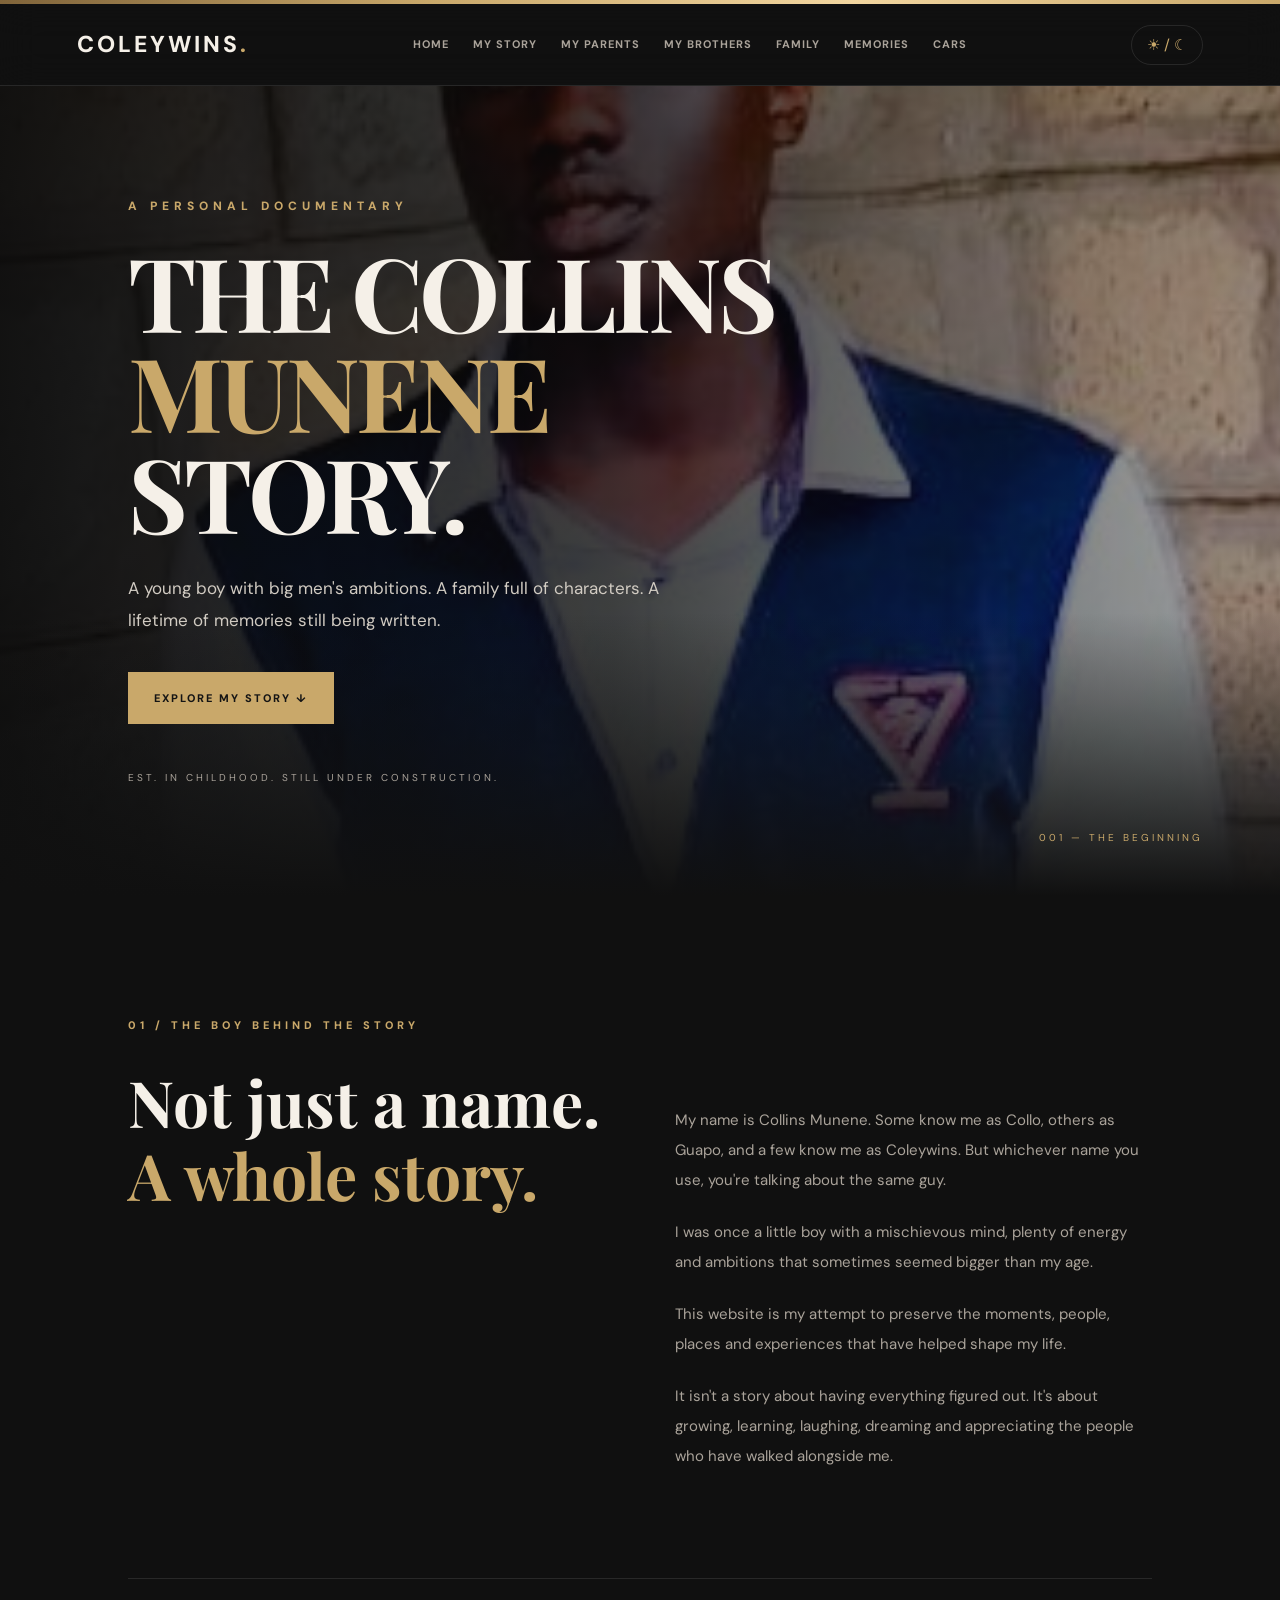
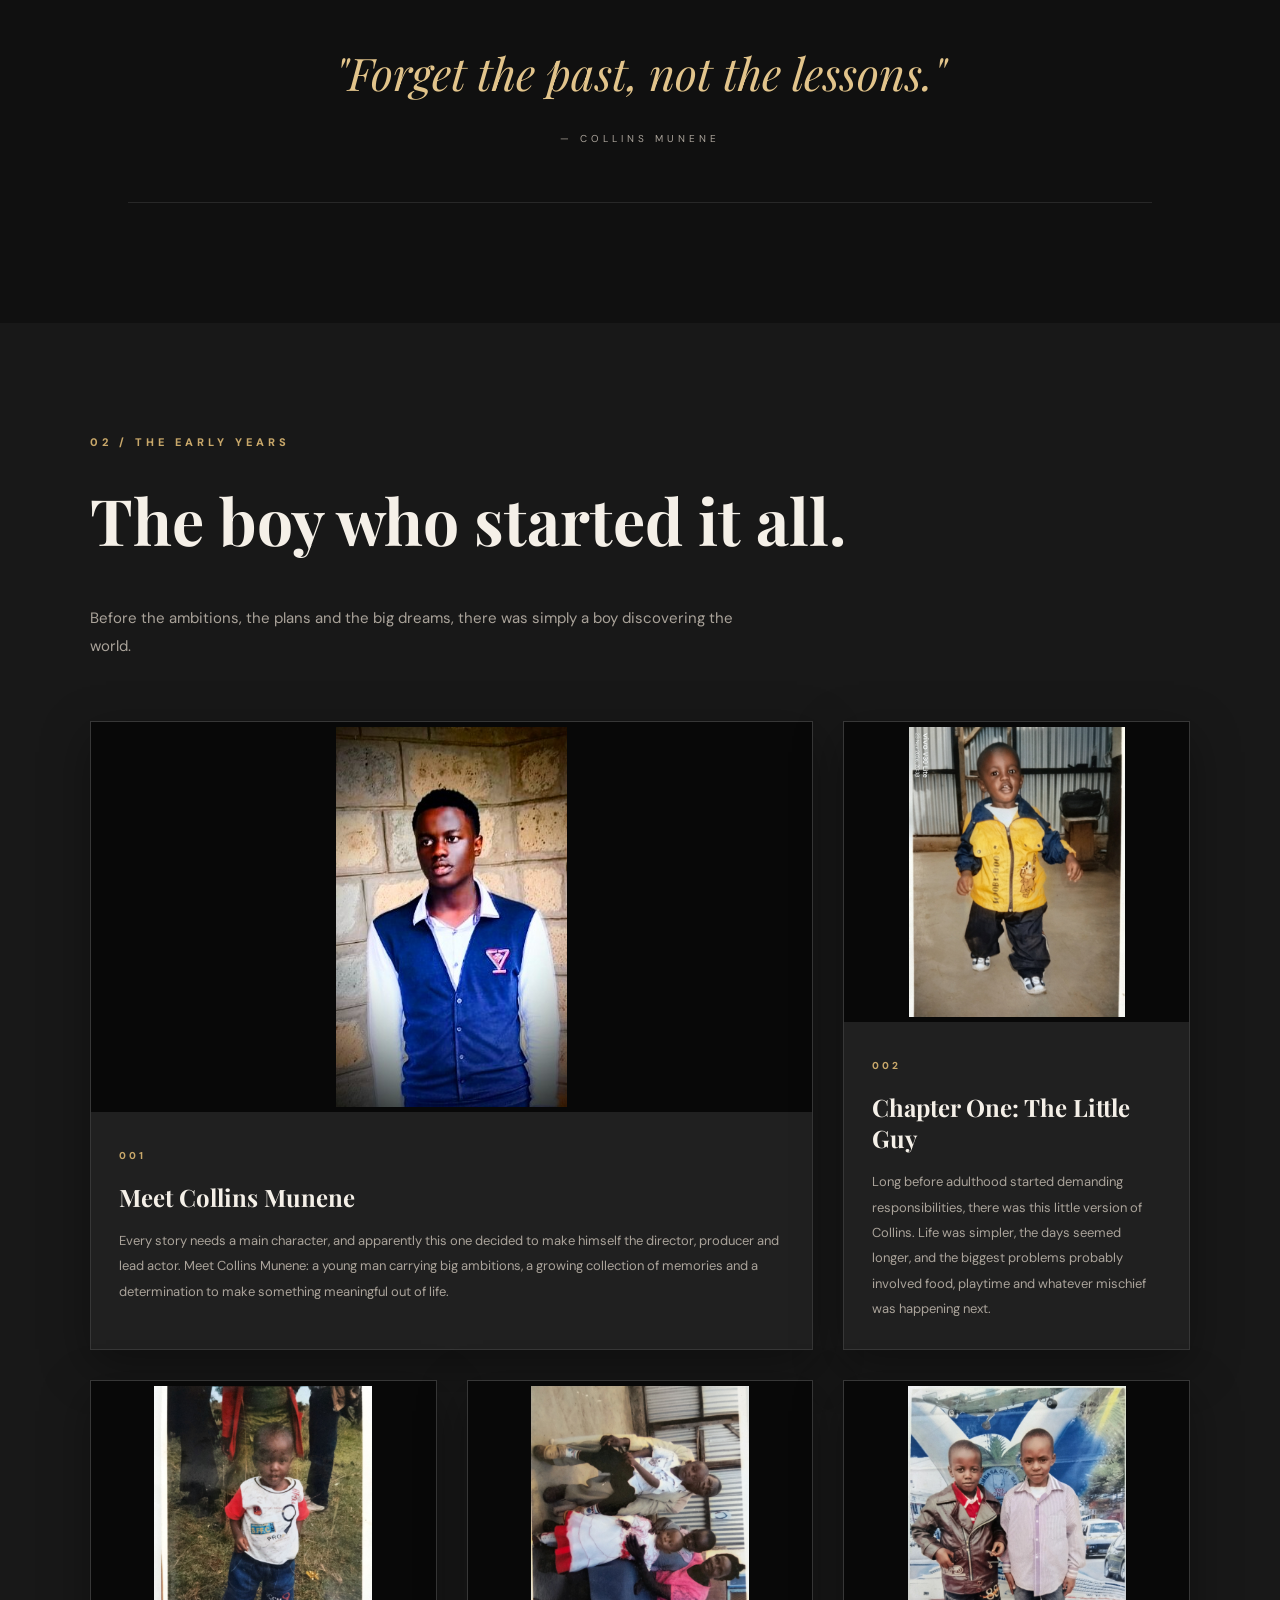
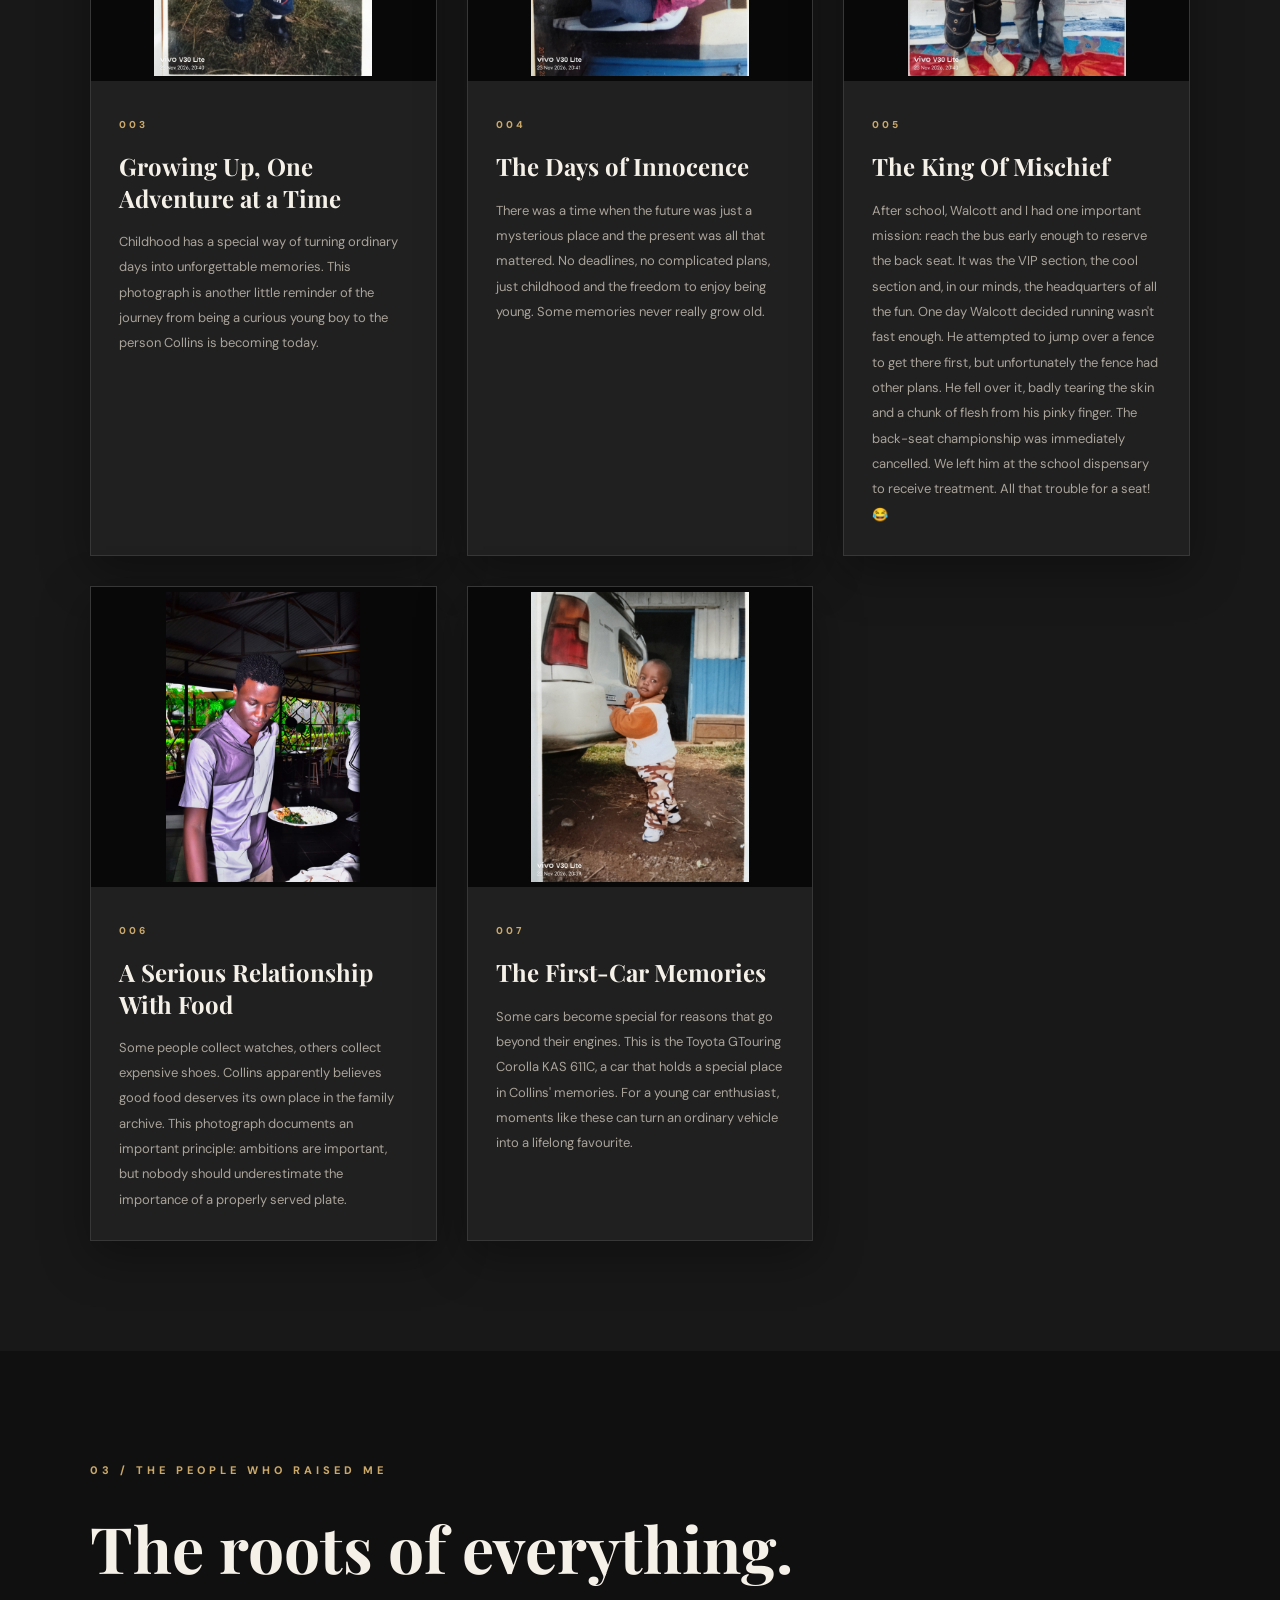
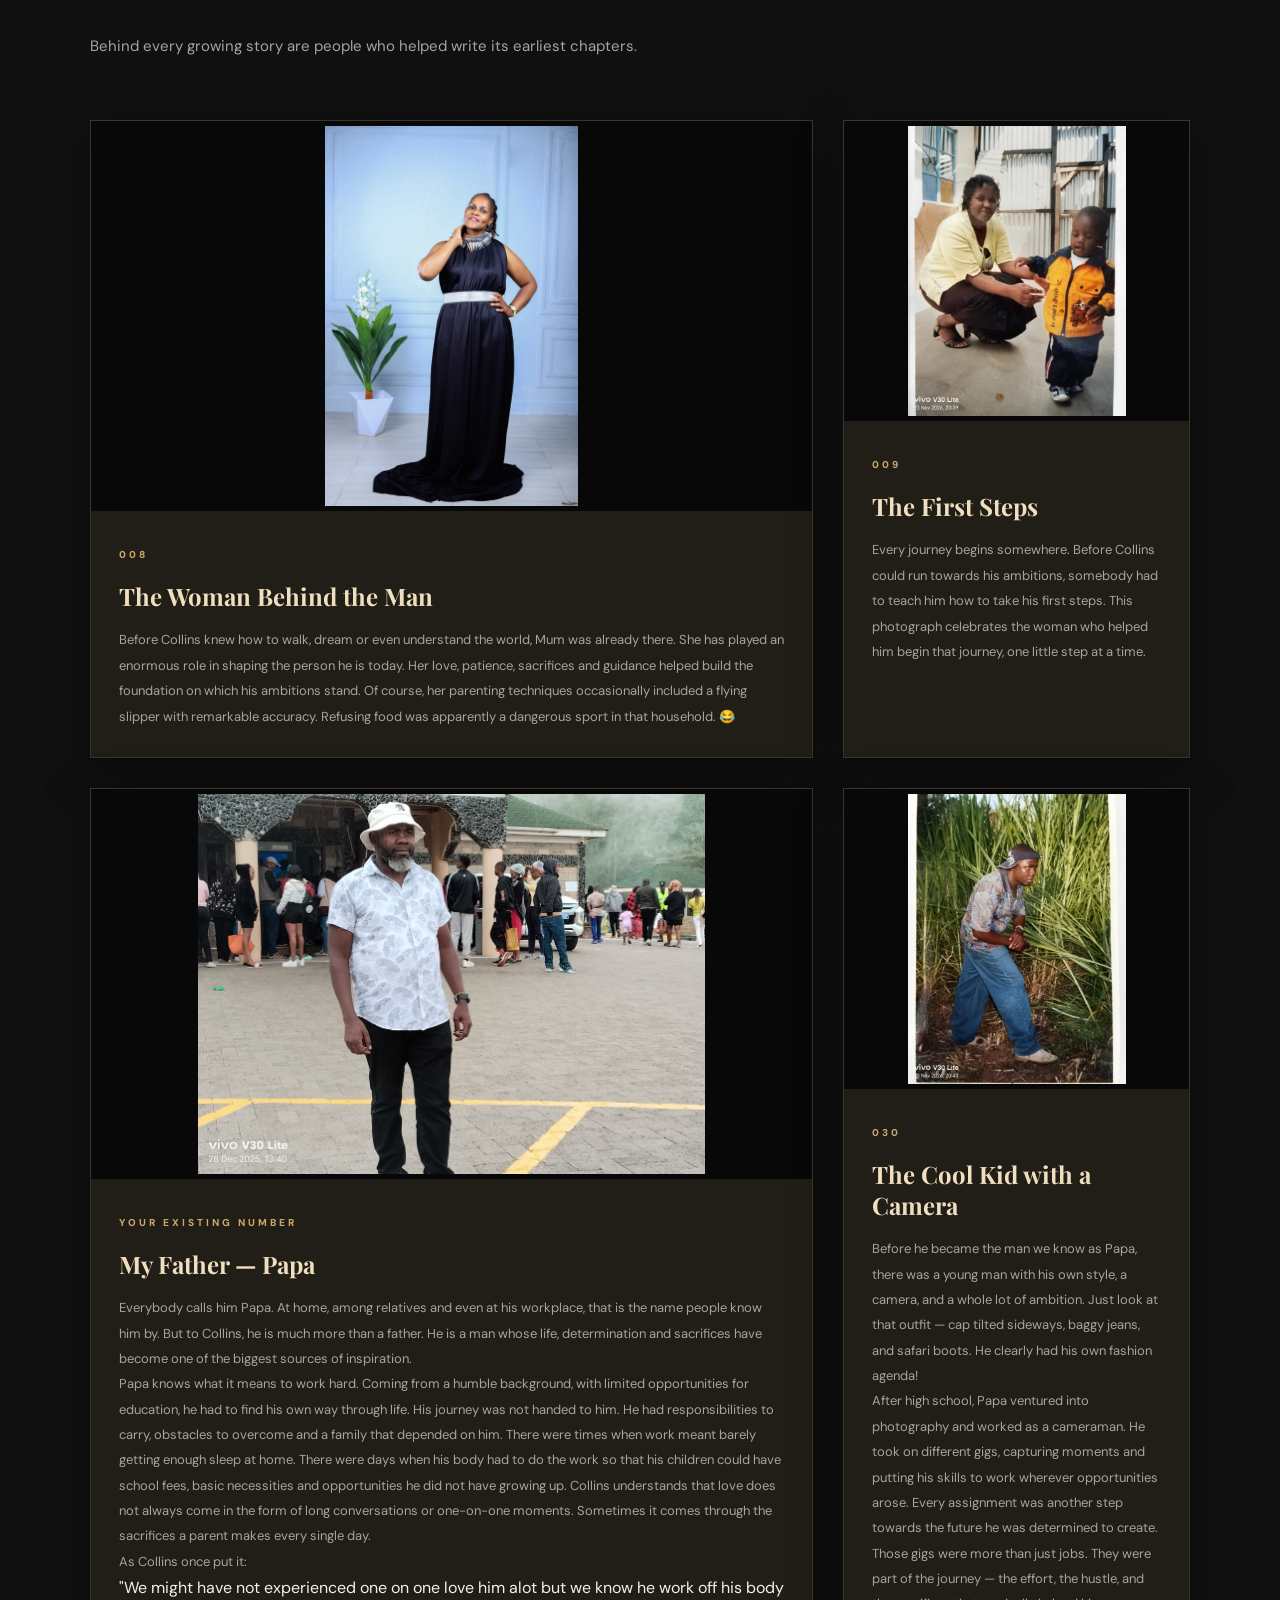
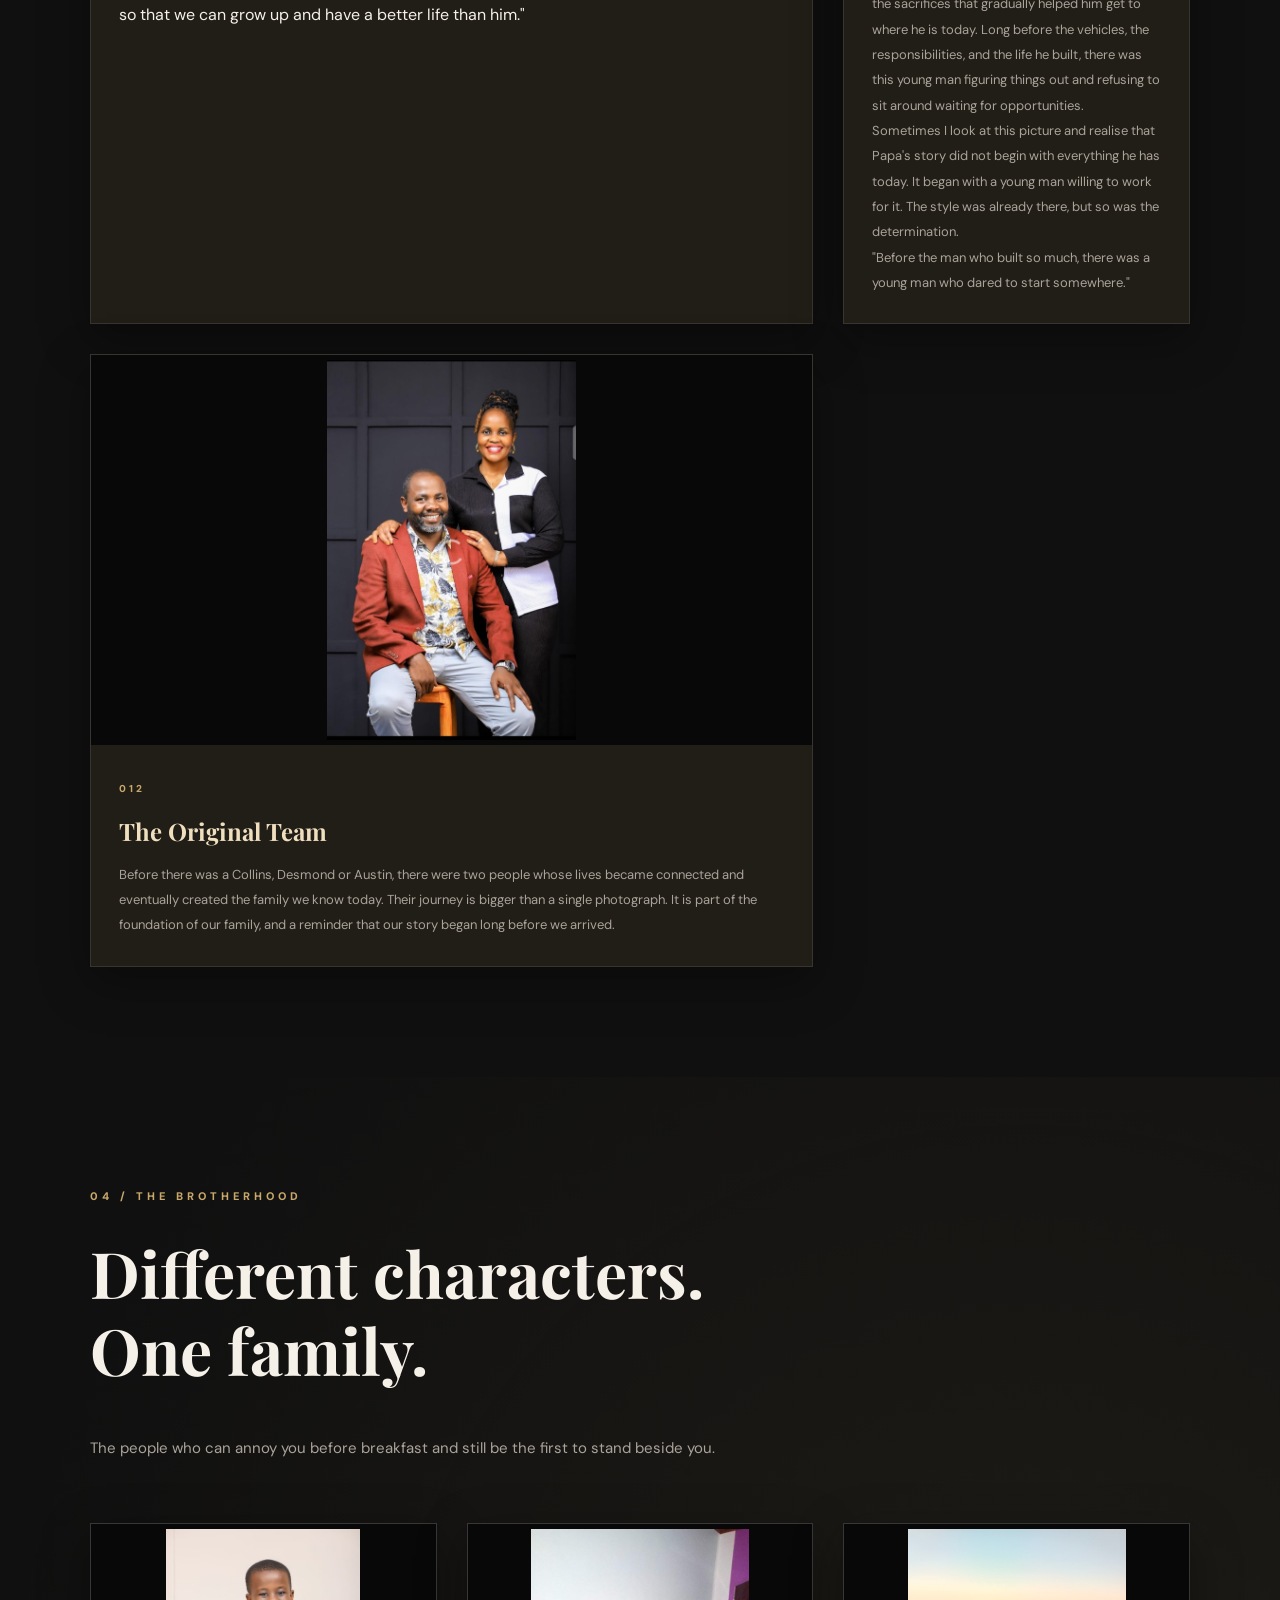
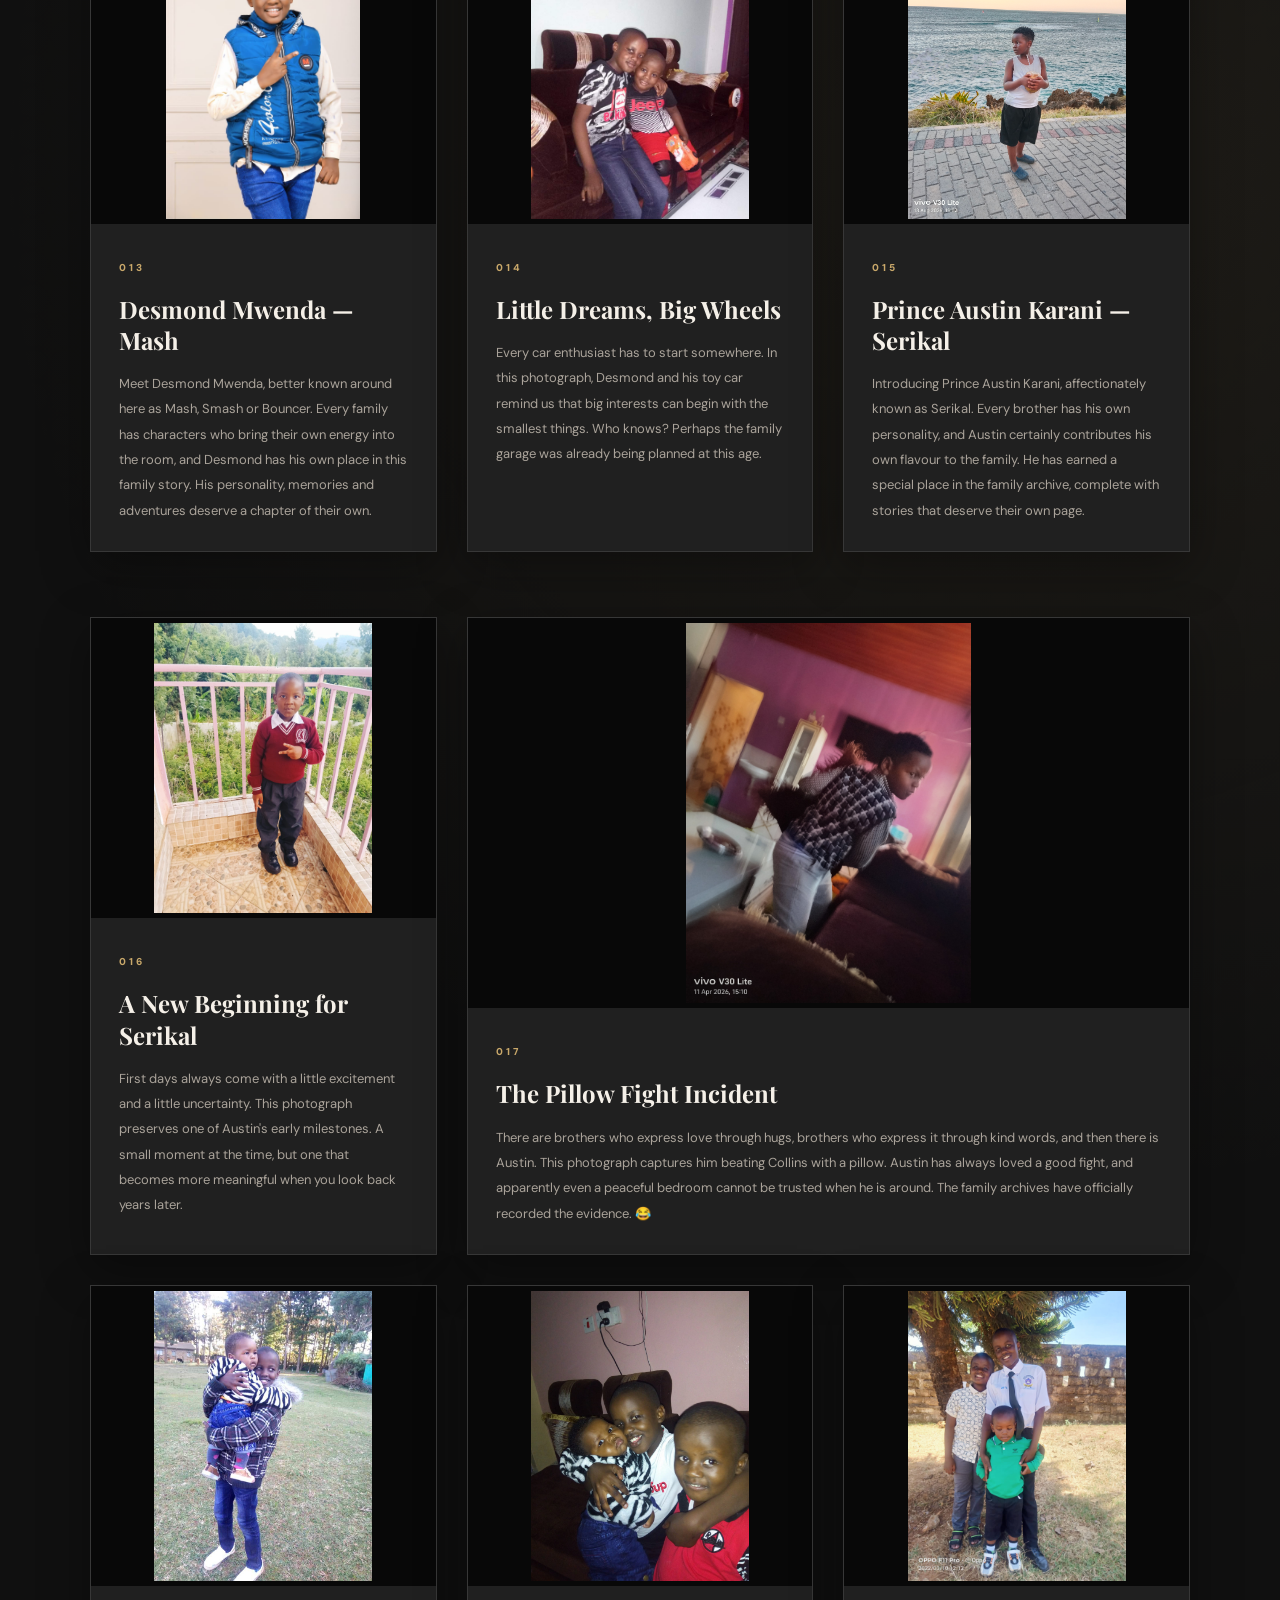
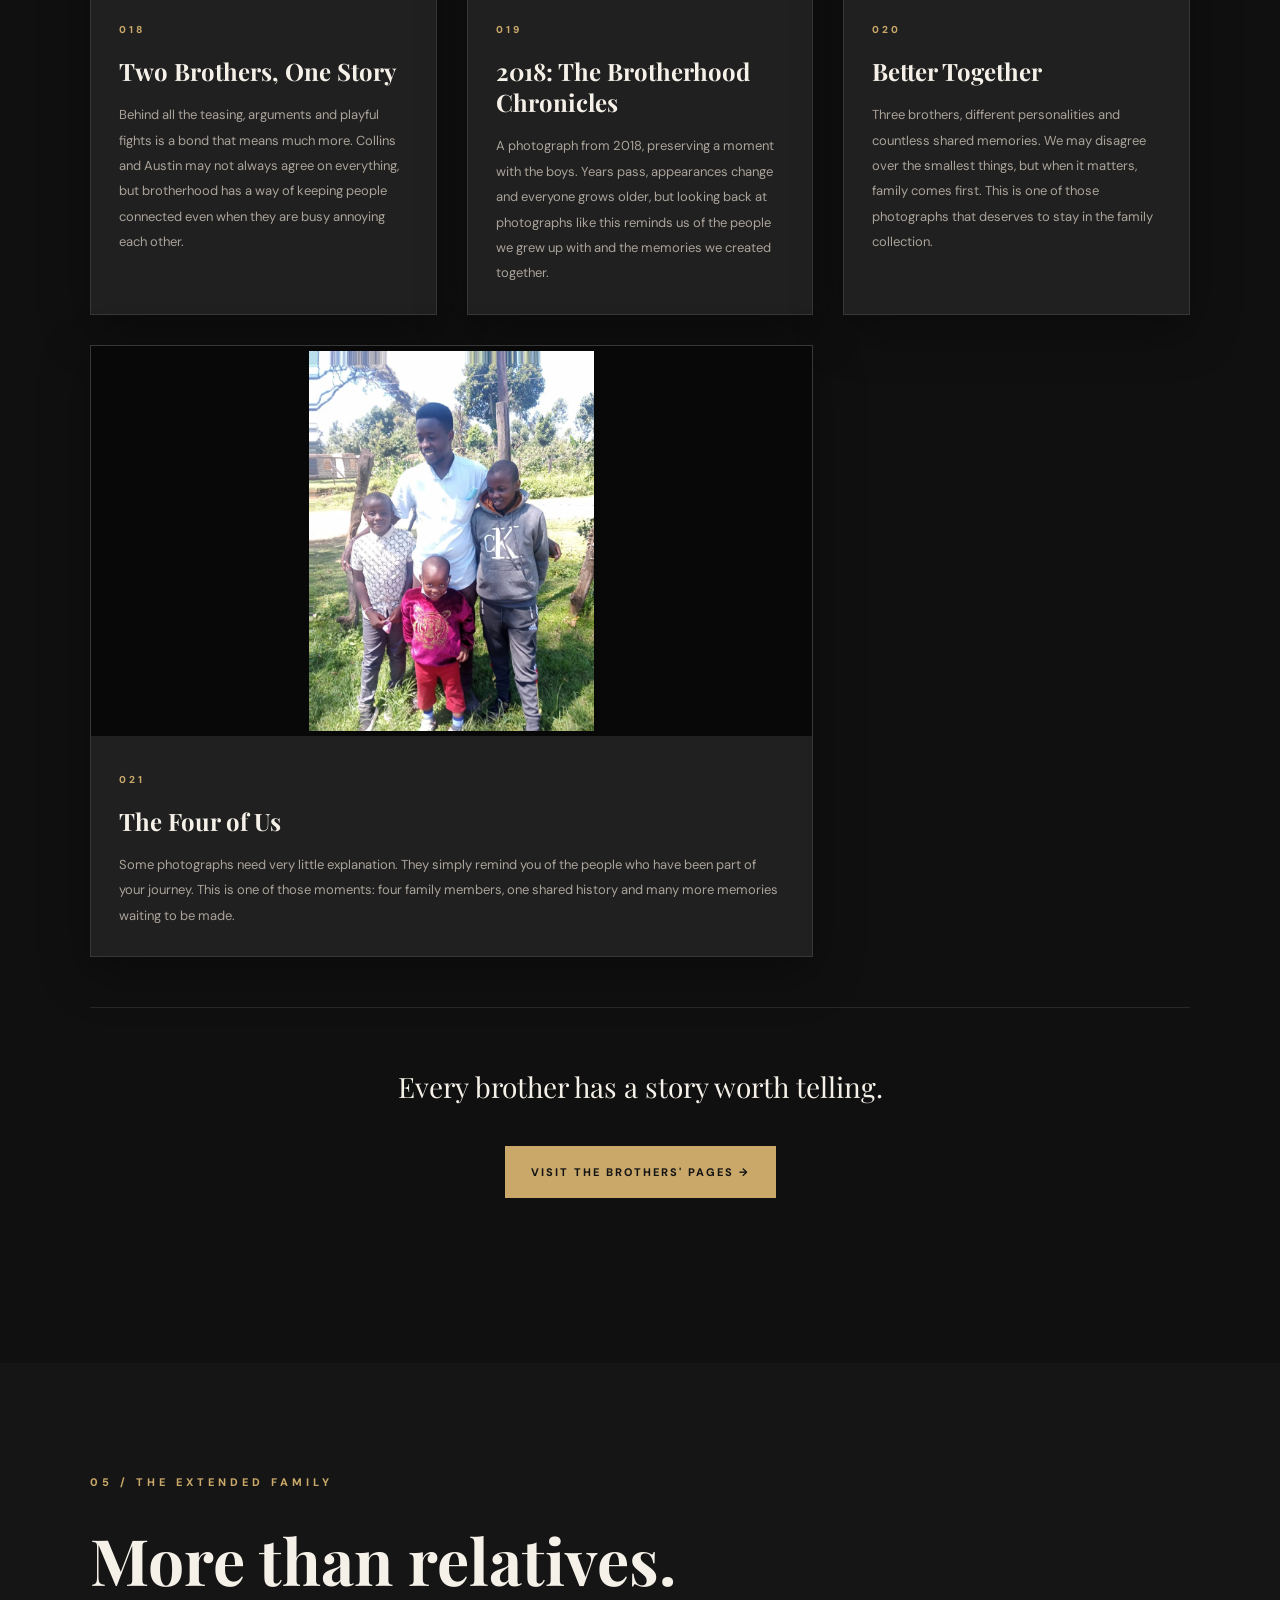
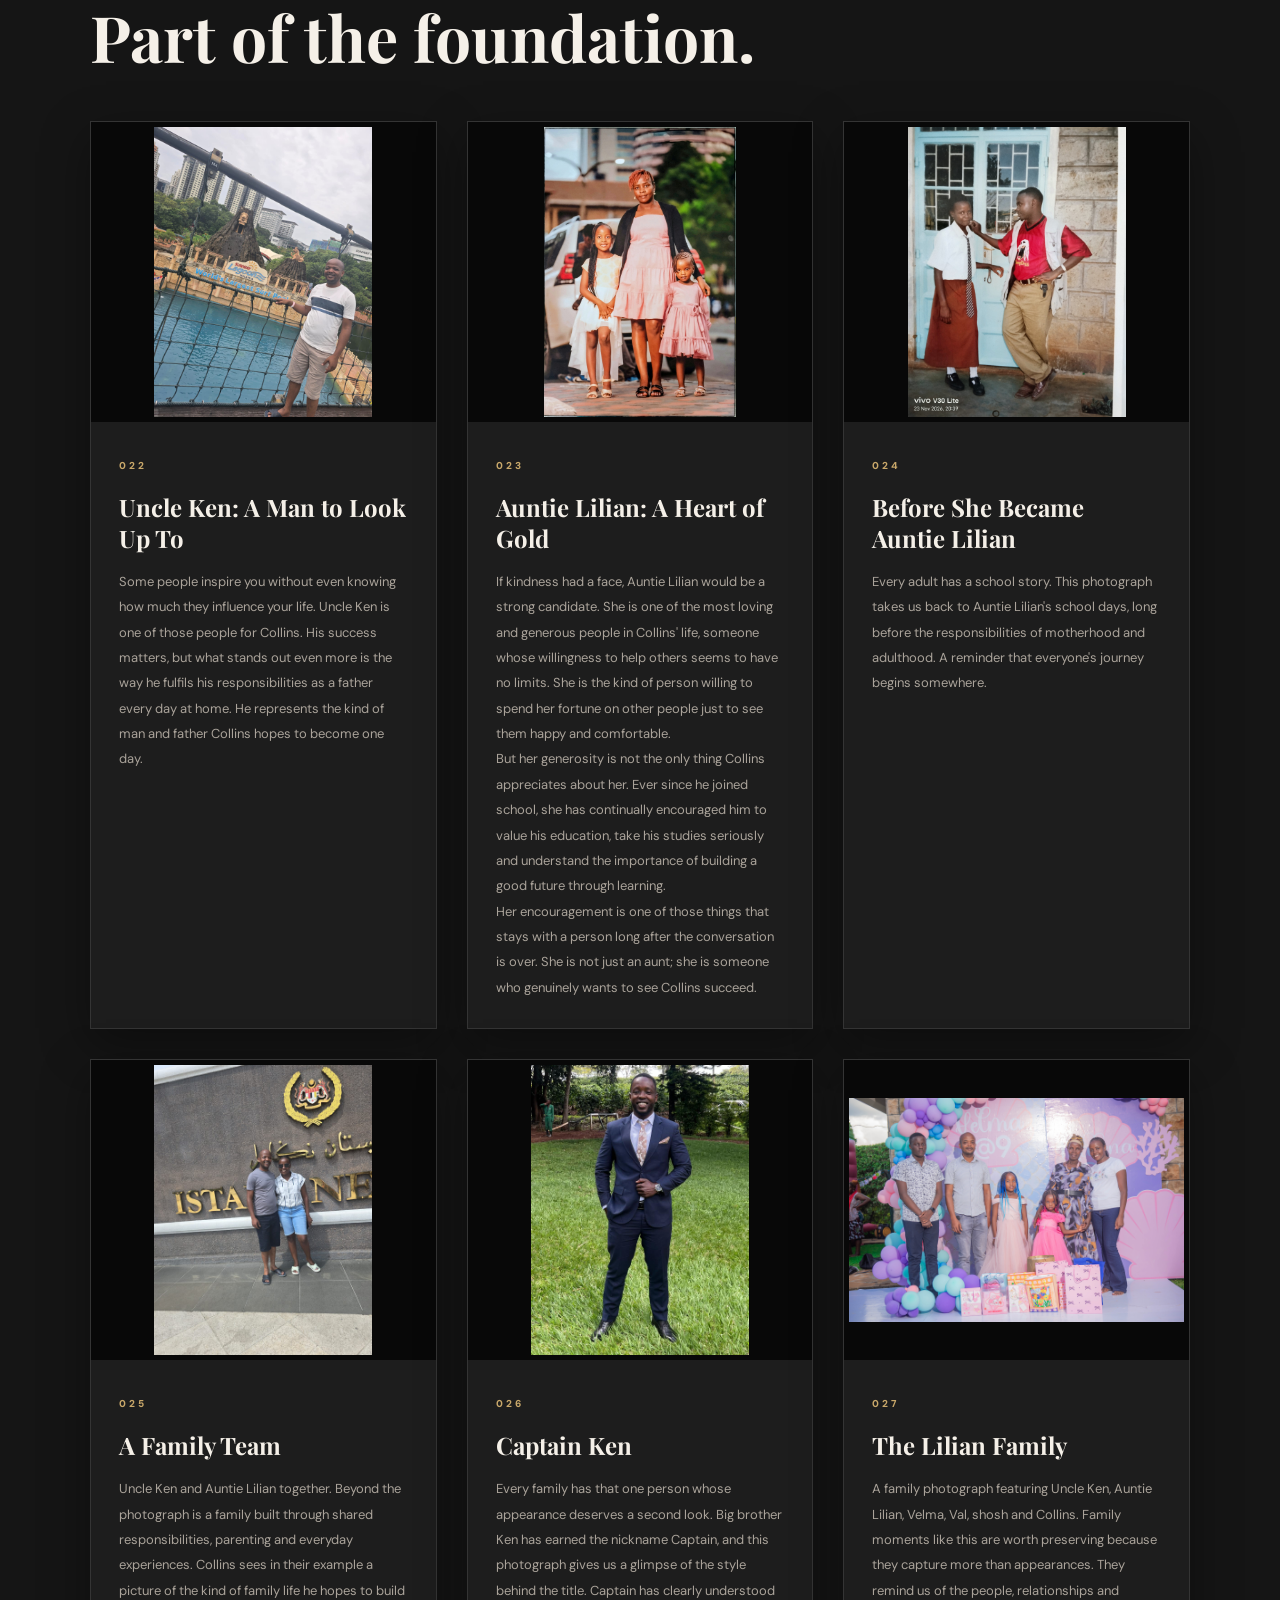
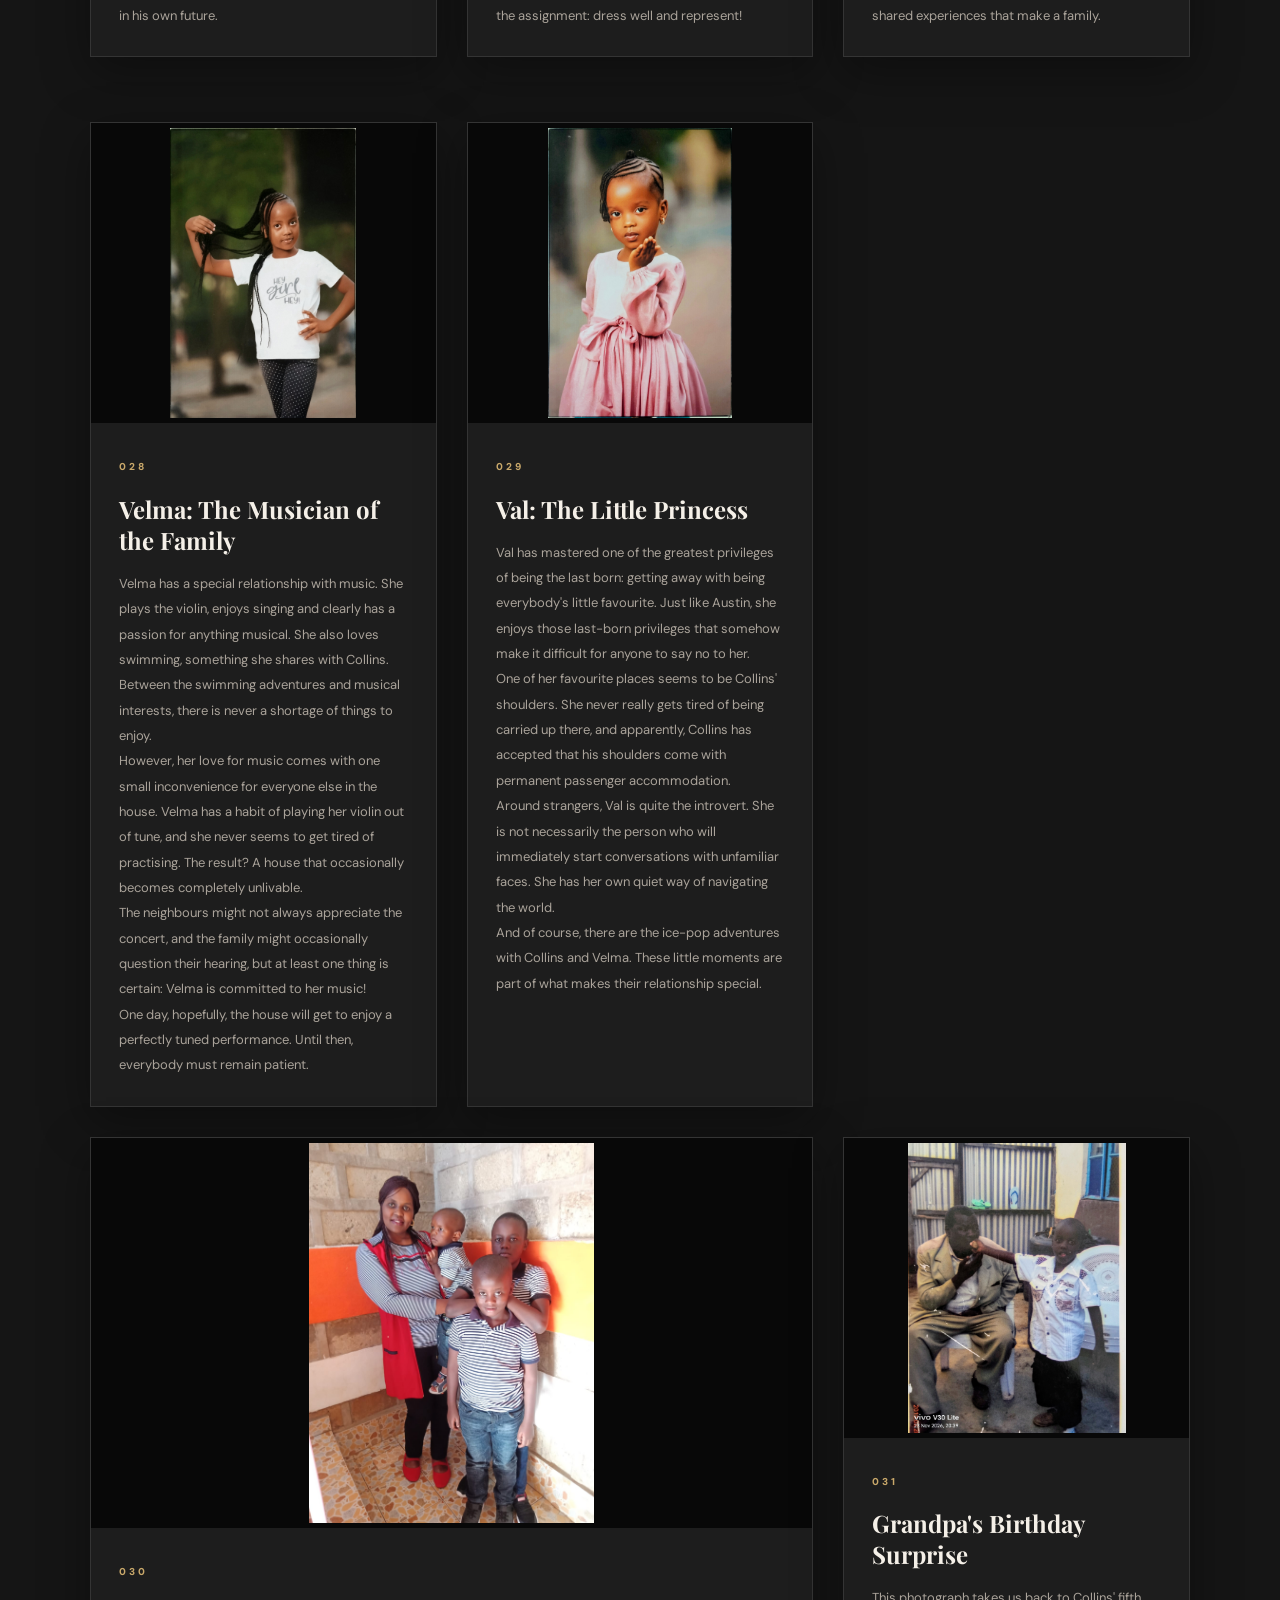
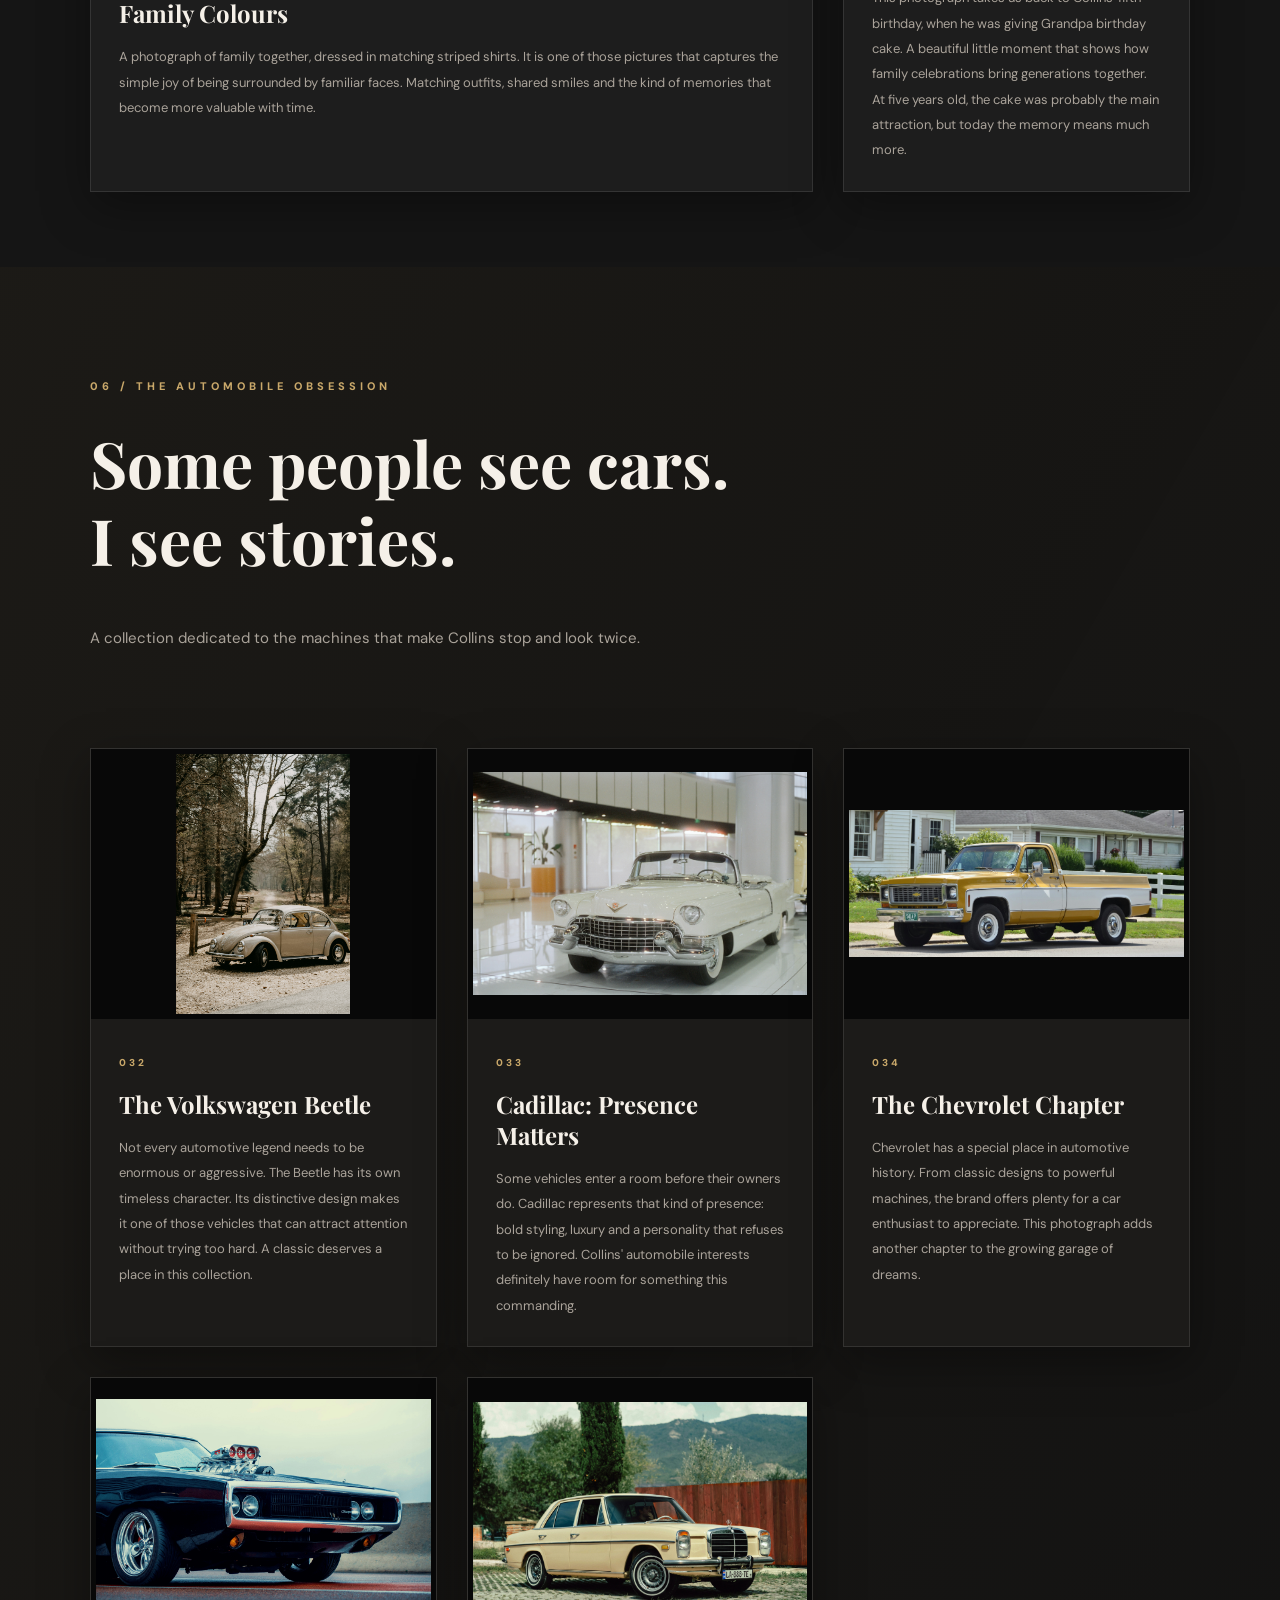
==== commit 5f042d4f: "Update print statement from 'Hello' to 'Goodbye'" ====
--- a/index.html
+++ b/index.html
@@ -275,7 +275,7 @@
 
                     <span class="card-number">005</span>
 
-                    <h3>The Great Back-Seat Race</h3>
+                    <h3>The King Of Mischief</h3>
 
                     <p>
                         After school, Walcott and I had one important
@@ -1599,4 +1599,4 @@
 
 </body>
 
-</html>+</html>
